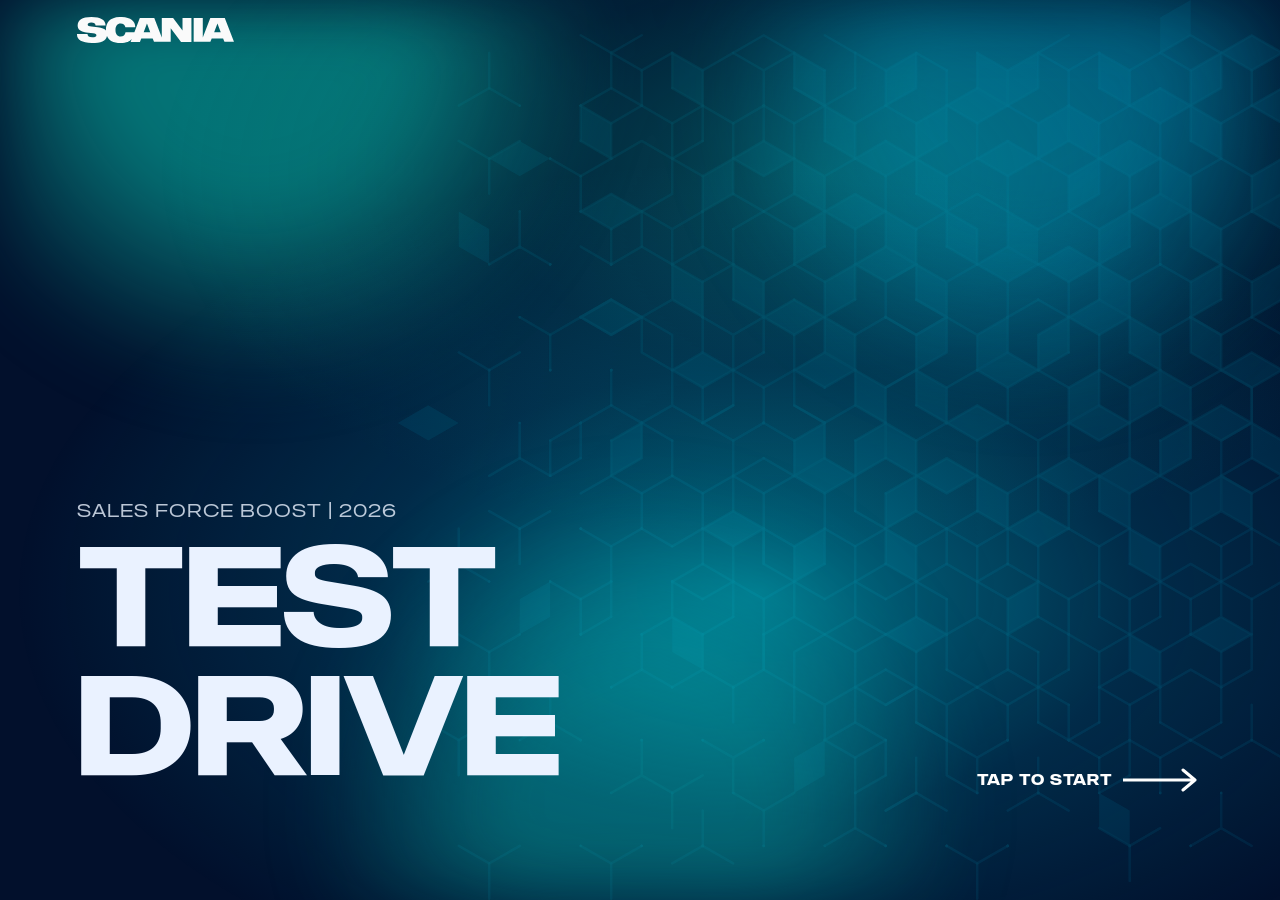
==== index.html @ 71602863 "Add Session Evaluation form (eval.html): six slides, 1-6 sliders, own Google Sheet; mobile-first lay" ====
<!DOCTYPE html>
<html lang="en">
<head>
  <meta charset="UTF-8" />
  <meta name="viewport" content="width=device-width, initial-scale=1.0, maximum-scale=1.0, user-scalable=no, viewport-fit=cover" />
  <!-- set before any CSS resolves, so the first paint is never sized off the
       unreliable 1vh/100dvh fallback — see core.js for the full explanation -->
  <script>document.documentElement.style.setProperty('--vh', window.innerHeight * 0.01 + 'px');</script>
  <!-- iPad: run fullscreen when added to the home screen -->
  <meta name="apple-mobile-web-app-capable" content="yes" />
  <meta name="mobile-web-app-capable" content="yes" />
  <meta name="apple-mobile-web-app-status-bar-style" content="black-translucent" />
  <meta name="apple-mobile-web-app-title" content="Test Drive" />
  <meta name="theme-color" content="#02102c" />
  <link rel="apple-touch-icon" href="assets/apple-touch-icon.png" />
  <link rel="icon" type="image/svg+xml" href="assets/app-icon.svg" />
  <!-- Android/Chrome: run standalone (no address bar) when added to the home screen -->
  <link rel="manifest" href="manifest.json" />
  <title>Scania · Test Drive</title>
  <link rel="stylesheet" href="styles.css?v=308" />
  <script>if(!location.search)location.replace('index.html?v=11');</script>
</head>
<body class="test form-testdrive">
  <!-- decorative full-page background -->
  <div class="bg-hex" aria-hidden="true"></div>
  <div class="bg-glow" aria-hidden="true"></div>

  <!-- animated hex spotlight layer -->
  <div class="bg-hex-glow" aria-hidden="true"></div>
  <!-- discreet way for staff to reach the admin page -->
  <a class="admin-link" href="admin.html">Admin</a>
  <button class="restart-link" id="restartBtn">Restart</button>

  <main id="app" class="app"><!-- evaluation flow renders here --></main>

  <script src="core.js?v=97"></script>
  <script src="sheets.js?v=22"></script>
  <script src="test.js?v=59"></script>
  <script>
  (function() {
    // Orb 1 — cool cyan, 28s loop
    var pts1 = [[20,10],[72,28],[55,78],[82,52],[18,68],[20,10]];
    var dur1 = 28000;
    // Orb 2 — #01AAD3, 22s loop, different starting phase
    var pts2 = [[78,82],[18,55],[65,18],[30,72],[85,35],[78,82]];
    var dur2 = 22000;
    var start = performance.now() - 8000; // offset so orbs start apart
    var cover = null;
    var baseBg = null;
    function lerp(a,b,t){ return a+(b-a)*t; }
    function ease(t){ return t<0.5?2*t*t:(1-Math.pow(-2*t+2,2)/2); }
    function orbAt(pts, dur, now) {
      var elapsed = (now - start) % dur;
      var n = pts.length - 1;
      var seg = (elapsed / dur) * n;
      var i = Math.min(Math.floor(seg), n-1);
      var f = ease(seg - i);
      return [lerp(pts[i][0], pts[i+1][0], f), lerp(pts[i][1], pts[i+1][1], f)];
    }
    function tick(now) {
      if (!cover || !cover.isConnected) { cover = document.querySelector('.cover'); baseBg = null; }
      if (cover && document.body.classList.contains('is-intro')) {
        if (!baseBg) baseBg = getComputedStyle(cover).background;
        var p1 = orbAt(pts1, dur1, now);
        var p2 = orbAt(pts2, dur2, now);
        cover.style.background =
          'radial-gradient(ellipse 58% 48% at '+p1[0].toFixed(2)+'% '+p1[1].toFixed(2)+'%, rgba(0,240,255,0.42) 0%, rgba(0,200,240,0.15) 52%, transparent 100%), ' +
          'radial-gradient(ellipse 52% 42% at '+p2[0].toFixed(2)+'% '+p2[1].toFixed(2)+'%, rgba(9,172,160,0.38) 0%, rgba(9,140,130,0.13) 52%, transparent 100%), ' +
          baseBg;
      } else if (cover && baseBg) {
        cover.style.background = baseBg;
      }
      requestAnimationFrame(tick);
    }
    requestAnimationFrame(tick);
  })();
  </script>
</body>
</html>
---- styles.css ----
/* ============================================================
   SCANIA · TEST DRIVE — Sales Force Boost 2026
   Visual system derived from the Figma evaluation tool
   ============================================================ */

@property --mx  { syntax: '<percentage>'; initial-value: 20%; inherits: false; }
@property --my  { syntax: '<percentage>'; initial-value: 10%; inherits: false; }
@property --gx1 { syntax: '<percentage>'; initial-value: 20%; inherits: false; }
@property --gy1 { syntax: '<percentage>'; initial-value: 5%;  inherits: false; }
@property --gx2 { syntax: '<percentage>'; initial-value: 80%; inherits: false; }
@property --gy2 { syntax: '<percentage>'; initial-value: 10%; inherits: false; }

@property --gx1 { syntax: '<percentage>'; inherits: false; initial-value: 20%; }
@property --gy1 { syntax: '<percentage>'; inherits: false; initial-value: 5%; }
@property --gx2 { syntax: '<percentage>'; inherits: false; initial-value: 80%; }
@property --gy2 { syntax: '<percentage>'; inherits: false; initial-value: 10%; }
@property --gx3 { syntax: '<percentage>'; inherits: false; initial-value: 50%; }
@property --gy3 { syntax: '<percentage>'; inherits: false; initial-value: 90%; }

@keyframes glow-orb1 {
  0%   { --gx1: 20%; --gy1:  5%; }
  25%  { --gx1: 72%; --gy1: 28%; }
  50%  { --gx1: 50%; --gy1: 75%; }
  75%  { --gx1: 12%; --gy1: 52%; }
  100% { --gx1: 20%; --gy1:  5%; }
}
@keyframes glow-orb2 {
  0%   { --gx2: 80%; --gy2: 10%; }
  33%  { --gx2: 22%; --gy2: 65%; }
  66%  { --gx2: 68%; --gy2: 88%; }
  100% { --gx2: 80%; --gy2: 10%; }
}
@keyframes glow-orb3 {
  0%   { --gx3: 50%; --gy3: 90%; }
  25%  { --gx3: 15%; --gy3: 40%; }
  50%  { --gx3: 85%; --gy3: 55%; }
  75%  { --gx3: 40%; --gy3: 20%; }
  100% { --gx3: 50%; --gy3: 90%; }
}
@keyframes spotlight-move {
  0%   { --mx: 20%; --my: 10%; }
  20%  { --mx: 72%; --my: 28%; }
  40%  { --mx: 55%; --my: 78%; }
  60%  { --mx: 82%; --my: 52%; }
  80%  { --mx: 18%; --my: 68%; }
  100% { --mx: 20%; --my: 10%; }
}
@keyframes hex-pulse {
  0%, 100% { opacity: .38; }
  50%       { opacity: .62; }
}


@font-face {
  font-family: 'ScaniaSansHeadline';
  src: url('assets/ScaniaSansHeadline-Bold.woff2') format('woff2'),
       url('assets/ScaniaSansHeadline-Bold.woff') format('woff');
  font-weight: 700 900;
  font-style: normal;
}

@font-face {
  font-family: 'ScaniaSansHeadline';
  src: url('assets/ScaniaSansHeadline-Regular.woff2') format('woff2'),
       url('assets/ScaniaSansHeadline-Regular.woff') format('woff');
  font-weight: 100 600;
  font-style: normal;
}

@font-face {
  font-family: 'ScaniaSans';
  src: url('assets/ScaniaSans-Regular.woff2') format('woff2'),
       url('assets/ScaniaSans-Regular.woff') format('woff');
  font-weight: 100 600;
  font-style: normal;
}

@font-face {
  font-family: 'ScaniaSans';
  src: url('assets/ScaniaSans-Bold.woff2') format('woff2'),
       url('assets/ScaniaSans-Bold.woff') format('woff');
  font-weight: 700 900;
  font-style: normal;
}

:root {
  /* core palette */
  --navy-900: #02102c;   /* page / screen base */
  --navy-850: #06173a;
  --navy-800: #0a1e44;   /* raised surfaces */
  --navy-700: #11264f;   /* inputs / tracks */
  --navy-600: #1b3262;   /* borders */
  --ink: #eaf2ff;
  --ink-dim: #9fb2d0;
  --ink-faint: #5e6f8f;

  /* accent */
  --teal: #18c8d4;
  --teal-bright: #2ee6ef;
  --teal-deep: #0a8f9a;

  /* brand colours (for bars / pills / radar) */
  --scania-a: #1ad7e0;  --scania-b: #0a8f9a;
  --volvo-a:  #62299b;  --volvo-b:  #efb4d8;
  --daf-a:    #7c2d10;  --daf-b:    #ff8000;
  --merc-a:   #c2c2c2;  --merc-b:   #3a3a3a;
  --man-a:    #b45309;  --man-b:    #f7a525;

  --radius: 18px;
  --radius-sm: 11px;
  --shadow: 0 24px 60px -20px rgba(0, 0, 0, .7);
  --maxw-phone: 460px;

  --font: 'ScaniaSans', system-ui, -apple-system, 'Segoe UI', Roboto, sans-serif;
}

* { box-sizing: border-box; }

html, body {
  margin: 0;
  min-height: 100%;
  background: var(--navy-900);
  color: var(--ink);
  font-family: var(--font);
  -webkit-font-smoothing: antialiased;
  -webkit-text-size-adjust: 100%;
  text-size-adjust: 100%;
  overscroll-behavior-y: none;            /* no rubber-band / pull-to-refresh */
  -webkit-tap-highlight-color: transparent;
  /* pan-x/pan-y (not "manipulation") so pinch-zoom is blocked too, not just
     double-tap zoom — this is a kiosk, panning/scrolling (admin's Results
     page) still needs to work, actual zooming doesn't. */
  touch-action: pan-x pan-y;
  /* No text selection anywhere in the kiosk/admin UI — a long-press
     shouldn't pop a selection handle on a touchscreen app. Inputs/
     textareas are exempted right below so typing a code or pasting a
     webhook URL in the admin panel still works normally. */
  -webkit-user-select: none;
  user-select: none;
}
input, textarea {
  -webkit-user-select: text;
  user-select: text;
}

body { padding-top: calc(64px + env(safe-area-inset-top)); }
/* test page has no top nav; also a safety net against document-level scroll
   if --vh (see core.js) is ever briefly off — the kiosk flow is a fixed
   single viewport and should never be scrollable regardless. */
body.test { padding-top: env(safe-area-inset-top); overflow: hidden; }
body.is-intro .bg-hex { animation: hex-pulse 20s ease-in-out infinite; }
body.is-intro .bg-glow {
  animation: glow-orb1 40s ease-in-out infinite, glow-orb2 28s ease-in-out infinite, glow-orb3 52s ease-in-out infinite;
  background:
    radial-gradient(circle 55vmin at var(--gx1) var(--gy1), var(--glow-c1, rgba(7,169,158,.65)) 30%, transparent 70%),
    radial-gradient(circle 50vmin at var(--gx2) var(--gy2), var(--glow-c2, rgba(1,152,195,.55)) 30%, transparent 70%),
    radial-gradient(circle 52vmin at var(--gx3) var(--gy3), rgba(7,169,158,.45) 30%, transparent 70%);
  filter: blur(35px);
}


.bg-hex-glow {
  position: fixed;
  inset: 0;
  z-index: 1;
  pointer-events: none;
  opacity: 0;
  border-radius: 50%;
  filter: blur(60px);
}
body.is-intro .bg-hex-glow {
  opacity: 1;
  transition: opacity 0.5s;
  background: radial-gradient(60% 60% at 50% 38%, var(--glow-hex-c, rgba(18,200,212,.35)) 0%, transparent 70%);
}
body.test.is-intro .bg-hex-glow { opacity: 0; }

/* tactile press feedback (touch + click) */
.pill, .vehicle, .btn, .btn-pill, .navlink, .iconbtn, .linkbtn, .cover, .options .pill {
  -webkit-user-select: none;
  user-select: none;
}
.pill:active, .vehicle:active, .btn:active, .btn-pill:active, .iconbtn:active { transform: scale(.97); }
.cover:active { transform: scale(.995); }

/* ---------- decorative background ---------- */
.bg-hex,
.bg-glow {
  position: fixed;
  inset: 0;
  z-index: 0;
  pointer-events: none;
}
.bg-hex {
  opacity: .6;
  animation: none;
  background-image: url("assets/pattern.svg");
  background-size: cover;
  background-position: center;
  background-repeat: no-repeat;
}
.bg-glow {
  --gx1: 20%; --gy1: 5%;
  --gx2: 80%; --gy2: 10%;
  --gx3: 50%; --gy3: 90%;
  background:
    radial-gradient(55% 45% at var(--gx1) var(--gy1), var(--glow-c1, rgba(24,200,212,.22)), transparent 70%),
    radial-gradient(45% 40% at var(--gx2) var(--gy2), var(--glow-c2, rgba(60,110,220,.16)), transparent 70%);
  animation: none;
}

/* ---------- top nav ---------- */
.topnav {
  position: fixed;
  top: 0; left: 0; right: 0;
  min-height: calc(64px + var(--safe-top, 0px));   /* 64px of bar below the iPad status bar, so the logo and links are not squeezed into what is left */
  z-index: 50;
  display: flex;
  align-items: center;
  justify-content: space-between;
  padding: var(--safe-top, 0px) calc(22px + env(safe-area-inset-right)) 0 calc(22px + env(safe-area-inset-left));
  background: linear-gradient(180deg, rgba(2, 16, 44, .92), rgba(2, 16, 44, .55));
  backdrop-filter: blur(10px);
  border-bottom: 1px solid rgba(27, 50, 98, .6);
}
.topnav__brand {
  background: none;
  border: none;
  cursor: default;
  padding: 0;
  display: flex;
  align-items: center;
  gap: 11px;
}
.topnav__tag {
  font-size: 11px;
  font-weight: 700;
  letter-spacing: .16em;
  text-transform: uppercase;
  color: var(--teal);
  border: 1px solid rgba(24, 200, 212, .4);
  border-radius: 999px;
  padding: 4px 10px;
}
/* logo is now an image (assets/scania-logo.svg) — sized by height per context */
.logo {
  display: inline-block;
  width: auto;
  height: 22px;
  vertical-align: middle;
}
.topnav .logo { height: 22px; }
.screen__head .logo { height: 19px; }
.cover > .logo { height: 26px; align-self: flex-start; }   /* don't stretch in column flex */
.slide--cover .logo { align-self: flex-start; }
.topnav__links { display: flex; gap: 6px; align-items: center; }
.navlink {
  background: none;
  border: 1px solid transparent;
  color: var(--ink-dim);
  font-family: var(--font);
  font-weight: 800;
  font-size: 13px;
  letter-spacing: .04em;
  padding: 9px 14px;
  border-radius: 999px;
  cursor: pointer;
  text-decoration: none;
  display: inline-flex;
  align-items: center;
  transition: all .18s ease;
}
.navlink:hover { color: #fff; background: rgba(27, 50, 98, .5); }
.navlink.is-active {
  color: var(--navy-900);
  background: var(--teal);
  border-color: var(--teal);
}
.navlink--ext { color: var(--teal); border-color: rgba(24, 200, 212, .35); }
.navlink--ext:hover { background: rgba(24, 200, 212, .12); color: var(--teal-bright); }

/* test page (no top nav) — invisible corner tap target for the admin page.
   Flush against the physical top-right corner (not inset from it) and
   sized well beyond a normal button, so tapping anywhere in that corner —
   not one precise little spot — opens admin. */
.admin-link {
  position: fixed;
  top: 0;
  right: 0;
  width: 130px;
  height: 100px;
  display: block;
  z-index: 60;
  color: var(--ink-faint);
  text-decoration: none;
  border: none;
  opacity: 0;
}
.sync-badge {
  position: fixed; left: 14px; bottom: 12px; z-index: 60;
  display: none;
  padding: 6px 12px;
  border: 1px solid rgba(255, 190, 80, .55);
  border-radius: 999px;
  background: rgba(40, 28, 6, .8);
  color: #ffbe50;
  font-family: inherit; font-size: 12px; font-weight: 600; line-height: 1; letter-spacing: .02em;
  cursor: pointer;
}
body.is-intro .sync-badge:not([hidden]) { display: block; }
.screen__head-left, .screen__head-right { display: flex; align-items: center; gap: 14px; }
.restart-link {
  font-size: 11px;
  font-weight: 700;
  letter-spacing: .14em;
  text-transform: uppercase;
  color: var(--ink-faint);
  background: none;
  cursor: pointer;
  padding: 9px 14px;
  border-radius: 999px;
  border: 1px solid transparent;
  opacity: .45;
  transition: all .18s ease;
  display: none;
}
.restart-link:hover { opacity: 1; color: var(--ink-dim); border-color: var(--navy-600); background: rgba(2, 16, 44, .5); }

/* ---------- app shell ---------- */
.app {
  position: relative;
  z-index: 1;
  display: flex;
  justify-content: center;
  padding: 34px 20px 80px;
}

/* ---------- the "screen" (phone-style card) ---------- */
.screen {
  position: relative;
  width: 100%;
  max-width: var(--maxw-phone);
  min-height: 720px;
  border-radius: var(--radius);
  background:
    linear-gradient(180deg, rgba(20, 44, 92, .55), rgba(2, 16, 44, .2) 38%),
    var(--navy-900);
  border: 1px solid rgba(27, 50, 98, .8);
  box-shadow: var(--shadow);
  padding: 26px 26px 24px;
  --pad-x: 26px;
  --pad-top: 26px;
  display: flex;
  flex-direction: column;
  overflow: hidden;
}
.screen__body {
  display: flex;
  flex-direction: column;
  flex: 1 1 auto;
  min-height: 0;
  animation: fade .32s ease both;
}
.screen::before {  /* pattern texture inside the screen */
  content: "";
  position: absolute;
  inset: 0;
  opacity: .25;
  background-image: url("assets/pattern.svg");
  background-size: cover;
  background-position: center;
  background-repeat: no-repeat;
  pointer-events: none;
}
.screen > * { position: relative; z-index: 1; }

@keyframes fade {
  from { opacity: 0; }
  to   { opacity: 1; }
}

/* screen header (in-screen Scania + vehicle chip) — bleeds edge-to-edge past
   .screen's own padding (via matching --pad-x/--pad-top custom props). Same
   background as the screen itself — the separation from the content below
   comes from a light glow cast off its bottom edge, not a colour change. */
.screen__head {
  display: flex;
  align-items: center;
  justify-content: space-between;
  min-height: 54px;   /* 26px (.vehicle-chip height) + this rule's own 14px+14px padding, so the header's total height stays fixed whether or not a chip is present */
  position: relative;
  z-index: 1;
  background: var(--navy-900);
  margin: calc(-1 * var(--pad-top, 26px)) calc(-1 * var(--pad-x, 26px)) 36px calc(-1 * var(--pad-x, 26px));
  padding: 14px var(--pad-x, 26px);
}
.screen__head::before {
  /* isolates the glow (::after) from the page's decorative bg-glow blobs,
     which sit right at the top of the page (teal left, blue right) and
     would otherwise tint the glow unevenly and inconsistently between
     screens/vehicles. Fades out rather than cutting off hard, so it
     never reads as a visible block — by the point it's fully transparent,
     the glow itself (::after) has already faded to nothing too. */
  content: '';
  position: absolute;
  left: 0;
  right: 0;
  top: 100%;
  height: 64px;
  background: linear-gradient(180deg, var(--navy-900) 0%, var(--navy-900) 35%, transparent 100%);
  z-index: 0;
  pointer-events: none;
}
.screen__head::after {
  content: '';
  position: absolute;
  inset: 0;
  box-shadow: 0 8px 20px -6px rgba(255,255,255,.4);
  z-index: 1;
  pointer-events: none;
}
.screen__head .logo { font-size: 18px; }

.vehicle-chip {
  display: inline-flex;
  align-items: center;
  height: 26px;
  font-size: 11px;
  font-weight: 700;
  letter-spacing: .08em;
  padding: 0 13px;
  border-radius: 999px;
  border: none;
  color: #fff;
  background: transparent;
  box-shadow: 0 0 14px -2px var(--chip, var(--teal));
  white-space: nowrap;
  position: relative;
}
/* Cab Assessment's intro shows its pre-set vehicle as this chip — make it
   bigger there specifically, not the (unrelated) one in the question-flow
   header, which stays at its current size. */
.cover .vehicle-chip { font-size: 20px; height: 46px; padding: 0 26px; }
/* Cab Assessment's per-vehicle countdown (see cab.js): white while time
   remains, red and counting up ("+0:42") once it's run out. Tabular
   figures so the digits don't jiggle sideways every second. */
.cab-timer {
  font-size: 17px;
  font-weight: 700;
  letter-spacing: .04em;
  font-variant-numeric: tabular-nums;
  color: #fff;
  white-space: nowrap;
  margin-right: 6px;
}
.cab-timer.is-over { color: #ff5a5a; }
@media (min-width: 760px) { .cab-timer { font-size: 22px; margin-right: 10px; } }
.vehicle-chip::before {
  content: '';
  position: absolute;
  inset: 0;
  border-radius: 999px;
  padding: 1.5px;
  background: linear-gradient(135deg, var(--chip, var(--teal)), var(--chip-b, var(--chip, var(--teal))));
  -webkit-mask: linear-gradient(#fff 0 0) content-box, linear-gradient(#fff 0 0);
  -webkit-mask-composite: xor;
  mask-composite: exclude;
  pointer-events: none;
}

.screen__title {
  font-family: 'ScaniaSansHeadline', var(--font);
  font-size: 22px;
  font-weight: 400;
  line-height: 1.2;
  letter-spacing: 0.07px;
  text-transform: uppercase;
  margin: 0;
}
.question-icon { display: block; box-sizing: border-box; width: 112px; height: 112px; object-fit: contain; opacity: 1; margin-bottom: 20px; background: var(--navy-800); border-radius: 10px; padding: 14px; }
.route-icon { display: block; box-sizing: border-box; width: auto; max-width: 100%; height: clamp(130px, 22vh, 290px); object-fit: contain; opacity: 1; margin: 0 auto 12px; background: var(--navy-800); border-radius: 10px; padding: 14px; }
.question-head { display: flex; align-items: stretch; gap: 28px; margin-top: clamp(24px, 5vh, 44px); }
/* Cab Assessment: the icon sits beside just the title (not the whole
   instruction block below it) — center them against each other instead of
   stretching the icon to the title's full height. */
.question-head--cab { gap: clamp(24px, 5vh, 44px); align-items: center; }
.question-head .route-icon { flex: 0 0 auto; width: 34%; max-width: 230px; height: 100%; margin: 0; }
.question-head .question-icon { flex: 0 0 auto; margin: 0; }
.question-head__text { flex: 1 1 auto; min-width: 0; }
.question-head__text .screen__title { margin-top: 0; }
.question-head__text .screen__sub-group { margin-top: 16px; }
.question-head--cab > .screen__title { margin-top: 0; flex: 1 1 auto; min-width: 0; }
/* the instruction text runs full-width below the icon+title row, instead of
   sharing a narrower column with the icon — gives a long multi-sentence
   instruction (e.g. "Cab Entry") the whole width to wrap cleanly into. */
.question-head--cab + .screen__sub-group { margin-top: 16px; }
.screen__sub-group .screen__sub { margin: 0; }
.question-metrics { margin-top: clamp(20px, 10vh, 84px); }
.question-metrics-cab { margin-top: clamp(24px, 10vh, 90px); }
.screen__sub {
  color: var(--ink-dim);
  font-family: 'ScaniaSans', var(--font);
  font-weight: 400;
  font-size: 24px;
  letter-spacing: 0.07px;
  line-height: 1.2;
  margin: 34px 0 0;
  /* avoids a single stray word getting wrapped onto its own line at the
     end of a paragraph (e.g. "...the bed with the\niPad.") */
  text-wrap: pretty;
}
@media (max-width: 600px) {
  .question-head { flex-direction: column; align-items: stretch; margin-top: 26px; }
  .question-head--cab { gap: 24px; }
  .question-head .route-icon { width: auto; max-width: 100%; height: clamp(64px, 11vh, 128px); margin: 0 auto 8px; }
  .question-head .question-icon { width: 92px; height: 92px; margin: 0 auto 12px; }
  .question-metrics { margin-top: 20px; }
  .question-metrics-cab { margin-top: 32px; }
  body.test .stepper { margin-bottom: 28px; }
  .metric { margin-bottom: 22px; }
  .screen__title { font-size: 20px; }
  .screen__sub { font-size: 18px; }
}
.screen__label {
  color: #fff;
  font-family: 'ScaniaSansHeadline', var(--font);
  font-weight: 400;
  font-size: 18px;
  letter-spacing: 1px;
  text-transform: uppercase;
  margin: 0 0 14px;
}
.vehicle-section {
  margin-top: 100px;
}

/* ---------- confirm modal ---------- */
.confirm-overlay {
  position: fixed;
  inset: 0;
  background: rgba(2, 16, 44, 0.85);
  backdrop-filter: blur(6px);
  display: flex;
  align-items: center;
  justify-content: center;
  z-index: 999;
  animation: fade .2s ease both;
}
/* For any confirm-box with a text input (the admin code prompts): centering
   via align-items on a full-viewport-height flex container recalculates —
   and visibly jumps — every time the on-screen keyboard opens or closes and
   resizes the visual viewport. Anchoring near the top with a fixed pixel
   offset instead means it never has to move once the keyboard appears. */
.confirm-overlay--top {
  align-items: flex-start;
  padding-top: max(80px, env(safe-area-inset-top));
}
.confirm-box {
  position: relative;
  background: linear-gradient(160deg, #0d2150, #02102c);
  border: 1px solid rgba(255,255,255,0.14);
  border-radius: 16px;
  padding: 40px 40px 32px;
  max-width: 420px;
  width: 90%;
  text-align: center;
}
.confirm-box__close {
  position: absolute;
  top: 10px;
  right: 10px;
  width: 32px;
  height: 32px;
  display: flex;
  align-items: center;
  justify-content: center;
  background: transparent;
  border: none;
  color: #aebfde;
  cursor: pointer;
  border-radius: 999px;
  transition: background .15s, color .15s;
}
.confirm-box__close:hover { background: rgba(255,255,255,.08); color: #fff; }
.confirm-box__close svg { width: 16px; height: 16px; display: block; }
.confirm-box__title {
  font-family: 'ScaniaSansHeadline', var(--font);
  font-size: 22px;
  font-weight: 700;
  color: #fff;
  margin: 0 0 14px;
  text-transform: uppercase;
  letter-spacing: 1px;
}
.confirm-box__msg {
  font-size: 15px;
  color: #aebfde;
  line-height: 1.6;
  margin: 0 0 32px;
}
.confirm-box__btns {
  display: flex;
  gap: 16px;
  justify-content: center;
}
.confirm-box__btns button {
  flex: 1;
  padding: 14px 20px;
  border-radius: 999px;
  font-family: 'ScaniaSansHeadline', var(--font);
  font-size: 13px;
  font-weight: 700;
  letter-spacing: 2px;
  text-transform: uppercase;
  cursor: pointer;
  transition: all .16s ease;
}
.confirm-box__btns .btn-cancel {
  background: transparent;
  border: 1px solid rgba(255,255,255,0.25);
  color: #aebfde;
}
.confirm-box__btns .btn-cancel:hover { border-color: #fff; color: #fff; }
.confirm-box__btns .btn-confirm {
  background: var(--teal);
  border: 1px solid var(--teal);
  color: #fff;
}
.confirm-box__btns .btn-confirm:hover { opacity: .85; }

/* "Test connection" (admin Sheets sync) — spinner morphs into a check or cross */
.testconn-box .confirm-box__btns { justify-content: center; }
.testconn-box .btn-cancel { flex: 0 0 auto; padding-left: 32px; padding-right: 32px; }
.testconn-icon {
  width: 64px;
  height: 64px;
  margin: 0 auto 20px;
  border-radius: 50%;
  display: flex;
  align-items: center;
  justify-content: center;
  font-size: 30px;
  font-weight: 900;
  color: #fff;
  box-sizing: border-box;
}
.testconn-icon--spin {
  border: 4px solid rgba(255, 255, 255, .15);
  border-top-color: var(--teal);
  animation: testconn-spin .8s linear infinite;
}
.testconn-icon--ok { background: rgba(46, 204, 113, .15); border: 2px solid #2ecc71; color: #2ecc71; }
.testconn-icon--fail { background: rgba(255, 90, 90, .15); border: 2px solid #ff5a5a; color: #ff5a5a; }
@keyframes testconn-spin { to { transform: rotate(360deg); } }

/* ---------- language/country selects ---------- */
.lang-select-wrap {
  margin-top: 120px;
  display: flex;
  flex-direction: column;
  align-items: center;
}
.lang-select-wrap .screen__label {
  width: 100%;
  max-width: 480px;
  text-align: left;
  margin: 0 0 10px;
}
.lang-select-wrap .screen__label + .std-select + .screen__label,
.lang-select-wrap .screen__label + .lang-picker + .screen__label {
  margin-top: 56px;
}

/* Language picker — a custom dropdown instead of a native <select>, only
   because a native <option> can't render the "AI-translated" icon next
   to a language's name (browsers ignore any markup inside <option> and
   show text only). Closed, it's styled identically to .std-select. */
.lang-picker { position: relative; width: 100%; max-width: 480px; }
.lang-picker__trigger {
  width: 100%;
  text-align: left;
  font-weight: 400;
}
.lang-picker__list {
  position: absolute;
  top: calc(100% + 6px);
  left: 0;
  right: 0;
  max-height: 320px;
  overflow-y: auto;
  background: #02102c;
  border: 1px solid rgba(255,255,255,0.18);
  border-radius: 10px;
  box-shadow: 0 12px 32px rgba(0,0,0,.45);
  z-index: 20;
  padding: 6px;
}
.lang-picker__opt {
  width: 100%;
  display: flex;
  align-items: center;
  justify-content: space-between;
  gap: 12px;
  padding: 12px 12px;
  background: transparent;
  border: none;
  border-radius: 8px;
  color: #fff;
  font-family: var(--font);
  font-size: 15px;
  text-align: left;
  cursor: pointer;
}
.lang-picker__opt:hover { background: rgba(255,255,255,0.08); }
.lang-picker__opt.is-selected { background: rgba(24,200,212,.16); color: var(--teal); }
.lang-picker__ai {
  flex-shrink: 0;
  width: 28px;
  height: 28px;
  /* the source SVG is drawn in dark navy (for a light background) —
     force it to solid white so it reads against this dark dropdown
     instead of swapping in a separate light/dark asset */
  filter: brightness(0) invert(1);
}
.std-select {
  width: 100%;
  max-width: 480px;
  padding: 14px 18px;
  background: rgba(255,255,255,0.06);
  border: 1px solid rgba(255,255,255,0.18);
  border-radius: 10px;
  color: #fff;
  font-family: var(--font);
  font-size: 16px;
  appearance: none;
  -webkit-appearance: none;
  background-image: url("data:image/svg+xml,%3Csvg xmlns='http://www.w3.org/2000/svg' width='16' height='10' viewBox='0 0 16 10'%3E%3Cpath d='M1 1l7 7 7-7' stroke='%23aebfde' stroke-width='1.5' fill='none' stroke-linecap='round'/%3E%3C/svg%3E");
  background-repeat: no-repeat;
  background-position: right 16px center;
  cursor: pointer;
}
.std-select:focus { outline: none; border-color: var(--teal); }
.std-select option { background: #02102c; color: #fff; }

/* ---------- footer actions ---------- */
.screen__foot {
  margin-top: auto;
  padding-top: 28px;
  display: flex;
  align-items: center;
  justify-content: space-between;
}
.linkbtn {
  background: none;
  border: none;
  color: var(--ink);
  font-family: var(--font);
  font-weight: 700;
  font-size: 15px;
  letter-spacing: .1em;
  text-transform: uppercase;
  cursor: pointer;
  display: inline-flex;
  align-items: center;
  gap: 12px;
  padding: 24px 24px;
  transition: color .18s ease;
}
.linkbtn:hover { color: var(--teal-bright); }
.linkbtn[disabled] { opacity: .3; cursor: not-allowed; pointer-events: none; }
.linkbtn .arrow { width: 40px; height: 13px; }

/* ---------- option pills (language) ---------- */
.options { display: flex; flex-direction: column; gap: 13px; align-items: center; margin-top: 180px; }
.pill {
  width: 70%;
  min-width: 180px;
  box-sizing: border-box;
  text-align: center;
  padding: 12px 18px;
  border-radius: 999px;
  border: 1.5px solid var(--navy-600);
  background: rgba(10, 30, 68, .35);
  color: var(--ink);
  font-family: var(--font);
  font-weight: 700;
  font-size: 13px;
  letter-spacing: .12em;
  text-transform: uppercase;
  cursor: pointer;
  transition: all .18s ease;
}
.pill:hover { border-color: var(--teal); color: #fff; }
.pill.is-selected {
  background: #fff;
  color: var(--navy-900);
  border-color: #fff;
}

/* ---------- vehicle grid ---------- */
.vgrid {
  display: grid;
  grid-template-columns: 1fr 1fr;
  gap: 20px 11px;
  margin-top: 6px;
}
.vehicle {
  padding: 11px 8px;
  border-radius: 999px;
  border: 1.5px solid transparent;
  background: transparent;
  color: #fff;
  font-family: 'ScaniaSansHeadline', var(--font);
  font-weight: 700;
  font-size: 12.5px;
  letter-spacing: .2px;
  line-height: 1.25;
  text-align: center;
  cursor: pointer;
  transition: all .16s ease;
  /* Full vehicle names vary a lot in length (e.g. "Mercedes Actros 1851
     LS 4x2 E6" vs "MAN TGX") — wrap onto a second line for the longer
     ones instead of clipping with an ellipsis, since a truncated model
     name is actively misleading on an evaluation button. The pill's
     border-radius still rounds fully, so a wrapped 2-line button reads
     as a slightly taller capsule rather than a perfect circle-ended
     pill — an acceptable tradeoff for never hiding part of a name. */
  white-space: normal;
  position: relative;
}
.vehicle::before {
  content: '';
  position: absolute;
  inset: 0;
  border-radius: 999px;
  padding: 1.5px;
  background: linear-gradient(135deg, var(--brand, var(--navy-600)), var(--brand-b, var(--brand, var(--navy-600))));
  -webkit-mask: linear-gradient(#fff 0 0) content-box, linear-gradient(#fff 0 0);
  -webkit-mask-composite: xor;
  mask-composite: exclude;
  pointer-events: none;
}
.vehicle:hover {
  transform: none;
}
.vehicle.is-selected {
  background: linear-gradient(135deg, var(--brand, var(--teal)), var(--brand-b, var(--brand, var(--teal))));
  color: #fff;
  border: 1.5px solid #fff;
  box-shadow: 0 0 22px -3px var(--brand, var(--teal)), 0 0 28px -8px var(--brand-b, var(--brand, var(--teal)));
}
/* DAF's two-tone orange pair blends into a muddy mid-tone at the midpoint of a
   smooth gradient — use hard stops so it reads as two crisp blocks of colour instead. */
.vehicle[data-brand="daf"]::before {
  background: linear-gradient(135deg, var(--brand, #7c2d10) 0%, var(--brand, #7c2d10) 25%, var(--brand-b, #ff8000) 75%, var(--brand-b, #ff8000) 100%);
}
.vehicle.is-selected[data-brand="daf"] {
  background: linear-gradient(135deg, var(--brand, #7c2d10) 0%, var(--brand, #7c2d10) 25%, var(--brand-b, #ff8000) 75%, var(--brand-b, #ff8000) 100%);
}
.vehicle-chip[data-brand="daf"]::before {
  background: linear-gradient(135deg, var(--chip, #7c2d10) 0%, var(--chip, #7c2d10) 25%, var(--chip-b, #ff8000) 75%, var(--chip-b, #ff8000) 100%);
}
/* Mercedes runs its silver/black pair the other way (bottom-left to top-right). */
.vehicle[data-brand="mercedes"]::before {
  background: linear-gradient(315deg, var(--brand, #c2c2c2), var(--brand-b, var(--brand, #c2c2c2)));
}
.vehicle.is-selected[data-brand="mercedes"] {
  background: linear-gradient(315deg, var(--brand, #c2c2c2), var(--brand-b, var(--brand, #c2c2c2)));
}
.vehicle-chip[data-brand="mercedes"]::before {
  background: linear-gradient(315deg, var(--chip, #c2c2c2), var(--chip-b, var(--chip, #c2c2c2)));
}
.bar-fill[data-brand="mercedes"] {
  background: linear-gradient(270deg, var(--a, #c2c2c2), var(--b, #3a3a3a));
}
.vehicle.is-selected::before { display: none; }

/* ---------- progress stepper ---------- */
.stepper { display: flex; align-items: center; margin: 6px 0 clamp(28px, 8vh, 100px); }
.stepper__dot {
  width: 11px; height: 11px;
  border-radius: 50%;
  background: var(--navy-600);
  flex: 0 0 auto;
  transition: all .25s ease;
}
.stepper__line {
  flex: 1 1 auto;
  height: 2px;
  background: var(--navy-600);
  transition: background .25s ease;
}
.stepper__dot.is-done { background: var(--step, var(--teal)); }
.stepper__line.is-done { background: var(--step, var(--teal)); }
.stepper__dot.is-current {
  width: 15px; height: 15px;
  background: var(--step, var(--teal));
  box-shadow: 0 0 14px -1px var(--step, var(--teal));
}

/* ---------- sliders ---------- */
.metric { margin-bottom: 30px; }
.metric__top {
  display: flex;
  align-items: baseline;
  justify-content: space-between;
  margin-bottom: 12px;
}
.metric__label { font-size: 15px; font-weight: 600; }
.metric__value {
  font-size: 16px;
  font-weight: 800;
  color: var(--teal-bright);
  font-variant-numeric: tabular-nums;
}
.slider {
  -webkit-appearance: none;
  appearance: none;
  width: 100%;
  height: 7px;
  border-radius: 999px;
  background: var(--track, var(--navy-700));
  outline: none;
  cursor: pointer;
}
.slider::-webkit-slider-thumb {
  -webkit-appearance: none;
  appearance: none;
  width: 22px; height: 22px;
  border-radius: 50%;
  background: var(--navy-900);
  border: 3px solid var(--track, var(--teal));
  box-shadow: 0 0 14px -1px var(--track, var(--teal-bright));
  cursor: pointer;
  transition: transform .12s ease;
}
.slider::-webkit-slider-thumb:active { transform: scale(1.12); }
.slider::-moz-range-thumb {
  width: 22px; height: 22px;
  border-radius: 50%;
  background: var(--navy-900);
  border: 3px solid var(--track, var(--teal));
  box-shadow: 0 0 14px -1px var(--track, var(--teal-bright));
  cursor: pointer;
}
.metric__ends {
  display: flex;
  justify-content: space-between;
  margin-top: 9px;
  color: var(--ink-faint);
  font-size: 13px;
  letter-spacing: .04em;
}

/* ---------- cover / intro ---------- */
.cover {
  max-width: 520px;
  min-height: 660px;
  border-radius: 22px;
  overflow: hidden;
  position: relative;
  display: flex;
  flex-direction: column;
  justify-content: space-between;
  padding: 28px;
  cursor: pointer;
  border: 1px solid rgba(24, 200, 212, .25);
  background:
    radial-gradient(120% 90% at 42% 28%, rgba(46, 230, 239, .55), transparent 55%),
    radial-gradient(120% 120% at 80% 90%, rgba(10, 60, 70, .9), transparent 60%),
    linear-gradient(150deg, #07303a 0%, #042033 45%, #02102c 100%);
  box-shadow: var(--shadow);
  animation: fade .4s ease both;
}
.cover::before {
  content: "";
  position: absolute;
  inset: 0;
  opacity: .2;
  background-image: url("assets/pattern.svg");
  background-size: cover;
  background-position: center;
  background-repeat: no-repeat;
}
.cover > * { position: relative; z-index: 1; }
/* Cab Assessment's vehicle chip sits as its own flex child between the logo
   and the text block, not inside either — the auto margins soak up the free
   space above and below it, centering it in the large empty gap rather than
   sitting flush against the logo or the text. */
.cover__chip-mid { align-self: flex-start; margin: auto 0; }
.cover__bottom {
  display: grid;
  grid-template-areas: "eyebrow eyebrow" "title cta";
  grid-template-columns: 1fr auto;
  align-items: end;
  gap: 6px 0;
}
/* Cab Assessment's title ("ASSESSMENT") runs much wider than Test Drive's,
   so sharing a row with the cta squeezed it into an awkward 3-line wrap —
   give the cta its own full-width row underneath instead. */
.form-cab .cover__bottom { grid-template-areas: "eyebrow eyebrow" "title title" "cta cta"; }
.form-cab .cover__cta { justify-self: start; margin-top: 6px; }
.cover__eyebrow {
  grid-area: eyebrow;
  font-family: 'ScaniaSansHeadline', var(--font);
  font-size: 13px;
  letter-spacing: 1px;
  color: rgba(234, 242, 255, .8);
  text-transform: uppercase;
  margin-bottom: 6px;
}
.cover__title {
  grid-area: title;
  font-family: 'ScaniaSansHeadline', var(--font);
  font-size: clamp(52px, 10vw, 88px);
  line-height: .92;
  font-weight: 900;
  letter-spacing: 0.07px;
  text-transform: uppercase;
  margin: 0;
}
/* Test Drive and Cab Assessment run in different rooms/setups, so their
   intro titles can be sized independently instead of sharing one value. */
.form-testdrive .cover__title { font-size: clamp(64px, 14vw, 140px); }
.cover__cta {
  grid-area: cta;
  margin-top: 0;
  font-family: 'ScaniaSansHeadline', var(--font);
  font-size: 12px;
  font-weight: 700;
  letter-spacing: 1px;
  text-transform: uppercase;
  color: #fff;
  display: inline-flex;
  align-items: center;
  gap: 10px;
  padding: 0;
  border: none;
}
.cover__cta .arrow {
  width: 80px;
  height: auto;
  flex-shrink: 0;
}

/* ---------- thank you ---------- */
.thanks { text-align: center; align-items: center; justify-content: center; }
.thanks .screen__head { align-self: stretch; }
.thanks__wrap { margin: auto; display: flex; flex-direction: column; align-items: center; }
.thanks__title { font-family: 'ScaniaSansHeadline', var(--font); font-size: 44px; font-weight: 900; text-transform: uppercase; margin: 0 0 14px; letter-spacing: -.03em; }
.thanks__msg { color: #fff; font-size: 15px; max-width: 320px; line-height: 1.5; }
.thanks__btns { display: flex; gap: 12px; margin-top: 28px; flex-wrap: wrap; justify-content: center; }
.thanks__countdown { color: var(--ink-faint); font-size: 13px; margin-top: 28px; letter-spacing: .04em; }
.btn-pill {
  padding: 12px 22px;
  border-radius: 999px;
  border: 1.5px solid var(--teal);
  background: rgba(2, 16, 44, .4);
  color: #fff;
  font-family: var(--font);
  font-weight: 700;
  font-size: 12px;
  letter-spacing: .1em;
  text-transform: uppercase;
  cursor: pointer;
  transition: all .18s ease;
}
.btn-pill:hover { background: var(--teal); color: var(--navy-900); }
.btn-pill.ghost { border-color: var(--navy-600); }
.btn-pill.ghost:hover { background: var(--navy-700); color: #fff; }

/* ============================================================
   RESULTS  (wide landscape views)
   ============================================================ */
.results { width: 100%; max-width: 1180px; }
.results__head {
  display: flex;
  align-items: flex-end;
  justify-content: space-between;
  flex-wrap: wrap;
  gap: 16px;
  margin-bottom: 26px;
}
.results__head h1 {
  letter-spacing: -.02em;
  font-size: 30px;
  font-weight: 900;
  text-transform: uppercase;
  margin: 0;
  letter-spacing: .01em;
}
.results__head p { color: var(--ink-dim); margin: 6px 0 0; font-size: 14px; }
.results__tools { display: flex; align-items: center; justify-content: space-between; gap: 10px; flex-wrap: wrap; width: 100%; }
.results__actions { display: flex; gap: 10px; flex-wrap: wrap; }

.filter-bar { display: flex; gap: 8px; flex-wrap: wrap; margin-bottom: 12px; align-items: center; }
.filter-bar--market { margin-bottom: 22px; }
.filter-bar__label { font-size: 12px; font-weight: 700; color: var(--ink-dim); letter-spacing: .06em; text-transform: uppercase; margin-right: 4px; white-space: nowrap; }
.filter-btn { background: rgba(2,16,44,.6); border: 1.5px solid rgba(27,50,98,.9); border-radius: 999px; color: var(--ink-dim); font-size: 12px; font-weight: 700; letter-spacing: .06em; padding: 6px 16px; cursor: pointer; transition: border-color .15s, color .15s, background .15s; }
.filter-btn:hover { border-color: var(--teal); color: #fff; }
.filter-btn.is-active { background: var(--teal); border-color: var(--teal); color: var(--navy-900); }
.filter-select {
  background: rgba(2,16,44,.6);
  border: 1.5px solid rgba(27,50,98,.9);
  border-radius: 999px;
  color: #fff;
  font-family: var(--font);
  font-size: 12px;
  font-weight: 700;
  letter-spacing: .06em;
  padding: 6px 34px 6px 16px;
  cursor: pointer;
  appearance: none;
  -webkit-appearance: none;
  background-image: url("data:image/svg+xml,%3Csvg xmlns='http://www.w3.org/2000/svg' width='12' height='8' viewBox='0 0 12 8'%3E%3Cpath d='M1 1l5 5 5-5' stroke='%23aebfde' stroke-width='1.5' fill='none' stroke-linecap='round'/%3E%3C/svg%3E");
  background-repeat: no-repeat;
  background-position: right 14px center;
  transition: border-color .15s;
}
.filter-select:hover, .filter-select:focus { outline: none; border-color: var(--teal); }
.filter-select option { background: #02102c; color: #fff; }

.form-switcher { display: flex; gap: 0; margin-bottom: 24px; background: rgba(255,255,255,.04); border-radius: 999px; padding: 3px; border: 1px solid rgba(255,255,255,.08); width: fit-content; }
.conn-test-row { display: flex; align-items: center; justify-content: space-between; gap: 16px; margin-bottom: 24px; }
.conn-test-row .form-switcher { margin-bottom: 0; }
.conn-test-row__tools { display: flex; align-items: center; gap: 8px; }

/* icon-only "Refresh results" button — idle arrow, spins while loading,
   swaps to a checkmark on completion, then settles back to the arrow. */
.btn-icon {
  position: relative;
  width: 38px;
  height: 38px;
  padding: 0;
  flex-shrink: 0;
}
/* Absolutely positioned rather than flex-centered: an SVG flex item sized
   only through CSS width/height was measuring 0 wide in Chrome here even
   with matching width/height attributes — sidestep it by taking both
   icons out of flex layout entirely. */
.btn-icon svg {
  position: absolute;
  top: 50%;
  left: 50%;
  width: 18px;
  height: 18px;
  margin: -9px 0 0 -9px;
}
.btn-icon .icon-check { display: none; }
.btn-icon.is-loading { cursor: default; }
.btn-icon.is-loading .icon-refresh { animation: btn-icon-spin .8s linear infinite; }
.btn-icon.is-done .icon-refresh { display: none; }
.btn-icon.is-done .icon-check { display: block; }
@keyframes btn-icon-spin { to { transform: rotate(360deg); } }
.form-btn { background: transparent; border: none; color: var(--ink-dim); font-family: var(--font); font-size: 13px; font-weight: 700; letter-spacing: .05em; padding: 7px 18px; border-radius: 999px; cursor: pointer; transition: all .15s; white-space: nowrap; }
.form-btn.is-active { background: var(--teal); color: var(--navy-900); }
body.admin .form-btn { font-size: 13px; padding: 7px 18px; }

.empty {
  text-align: center;
  padding: 80px 20px;
  color: var(--ink-dim);
}
.empty h2 { color: var(--ink); font-weight: 800; text-transform: uppercase; }

/* landscape card */
.card {
  position: relative;
  border-radius: var(--radius);
  background:
    linear-gradient(180deg, rgba(20, 44, 92, .4), rgba(2, 16, 44, .1) 40%),
    var(--navy-900);
  border: 1px solid rgba(27, 50, 98, .8);
  box-shadow: var(--shadow);
  padding: 26px 30px;
  overflow: hidden;
}
.card::before {
  content: "";
  position: absolute;
  inset: 0;
  opacity: .25;
  background-image: url("assets/pattern.svg");
  background-size: cover;
  background-position: center;
  background-repeat: no-repeat;
  pointer-events: none;
}
.card > * { position: relative; z-index: 1; }
.card__head {
  display: flex;
  align-items: flex-start;
  justify-content: space-between;
  gap: 20px;
  margin-bottom: 22px;
}
.card__title { font-size: 22px; font-weight: 800; text-transform: uppercase; margin: 0; line-height: 1.1; max-width: 60%; letter-spacing: -.02em; }

.cards-grid {
  display: grid;
  grid-template-columns: repeat(auto-fit, minmax(440px, 1fr));
  gap: 22px;
}

/* horizontal bars */
.bars { display: flex; flex-direction: column; gap: 13px; }
.bar-row { display: flex; align-items: center; gap: 0; }
.bar-track {
  position: relative;
  flex: 1;
  height: 34px;
  border-radius: 8px;
  background: rgba(10, 30, 68, .5);
  overflow: hidden;
}
.bar-fill {
  height: 100%;
  border-radius: 8px;
  background: linear-gradient(90deg, var(--a), var(--b));
  box-shadow: 0 0 18px -4px var(--b);
  display: flex;
  align-items: center;
  min-width: 64px;
  transition: width .9s cubic-bezier(.2, .8, .25, 1);
}
.bar-name {
  font-size: 12px;
  font-weight: 800;
  letter-spacing: .08em;
  text-transform: uppercase;
  color: #fff;
  padding-left: 14px;
  text-shadow: none;
  white-space: nowrap;
  font-family: 'ScaniaSansHeadline', var(--font);
}
.bar-score {
  width: 46px;
  text-align: right;
  font-size: 15px;
  font-weight: 800;
  font-variant-numeric: tabular-nums;
  font-family: 'ScaniaSansHeadline', var(--font);
  color: #fff;
  padding-left: 10px;
}
.bar-axis {
  display: flex;
  justify-content: space-between;
  margin-top: 12px;
  padding-right: 56px;
  color: var(--ink-faint);
  font-size: 10px;
  font-variant-numeric: tabular-nums;
  border-top: 1px solid rgba(255,255,255,.12);
  padding-top: 6px;
}

/* radar / group card */
.group-card { display: grid; grid-template-columns: max-content 1fr; gap: 20px; align-items: center; }
.group-list { display: flex; flex-direction: column; gap: 7px; padding-right: 6px; }
.group-row { display: flex; align-items: center; gap: 12px; }
.group-row .vehicle {
  flex: 1;
  cursor: default;
  font-size: 11px;
  padding: 8px 10px;
}
.group-row .vehicle::before { content: ''; position: absolute; inset: 0; border-radius: 999px; padding: 1.5px; background: linear-gradient(135deg, var(--brand, var(--navy-600)), var(--brand-b, var(--brand, var(--navy-600)))); -webkit-mask: linear-gradient(#fff 0 0) content-box, linear-gradient(#fff 0 0); -webkit-mask-composite: xor; mask-composite: exclude; pointer-events: none; }
.group-row .vehicle:hover { transform: none; box-shadow: none; }
.group-row__score { font-size: 15px; font-weight: 800; width: 34px; text-align: right; font-variant-numeric: tabular-nums; }
.radar-wrap { display: flex; flex-direction: column; align-items: center; margin-top: -24px; }
.radar-legend--interactive { display: flex; gap: 8px; flex-wrap: wrap; justify-content: center; margin-top: 14px; }
.radar-tag { display: inline-flex; align-items: center; gap: 7px; font-size: 11px; font-weight: 700; letter-spacing: .06em; text-transform: uppercase; color: var(--ink-dim); cursor: pointer; user-select: none; padding: 5px 10px; border-radius: 999px; border: 1px solid rgba(255,255,255,.1); transition: color .15s, border-color .15s; }
.radar-tag:hover { border-color: rgba(255,255,255,.22); }
.radar-tag__swatch { width: 12px; height: 12px; border-radius: 3px; display: inline-block; background: var(--c); opacity: .25; transition: opacity .15s; flex-shrink: 0; }
.radar-tag.is-on { color: #fff; border-color: color-mix(in srgb, var(--c) 40%, transparent); }
.radar-tag.is-on .radar-tag__swatch { opacity: 1; }

/* ============================================================
   EDITOR
   ============================================================ */
.editor { width: 100%; max-width: 880px; }
.editor__head { display: flex; align-items: center; justify-content: space-between; flex-wrap: wrap; gap: 14px; margin-bottom: 8px; }
.editor__head h1 { font-size: 30px; font-weight: 900; text-transform: uppercase; margin: 0; letter-spacing: -.02em; }
.editor__hint { color: var(--ink-dim); font-size: 14px; margin: 0 0 22px; line-height: 1.5; }

/* ---------- sheets config ---------- */
.group-setter { display: flex; align-items: center; gap: 10px; }
.group-setter__label { font-size: 13px; font-weight: 700; letter-spacing: .06em; text-transform: uppercase; color: var(--ink-dim); white-space: nowrap; }
.group-setter__wrap { position: relative; }
.group-setter__toggle {
  background: rgba(2,16,44,.6); border: 1.5px solid rgba(27,50,98,.9);
  border-radius: 999px; color: var(--ink-dim); font-size: 13px; font-weight: 700;
  letter-spacing: .06em; padding: 8px 18px; cursor: pointer; white-space: nowrap;
  transition: border-color .15s, color .15s; width: 160px; text-align: center;
}
.group-setter__toggle.is-set { border-color: var(--teal); color: #fff; }
.group-setter__toggle:hover { border-color: var(--teal); color: #fff; }
.group-setter__dropdown {
  display: none; position: absolute; top: calc(100% + 6px); left: 0;
  background: rgba(4,20,54,.97); border: 1px solid rgba(27,50,98,.9);
  border-radius: 12px; padding: 6px; z-index: 100;
  display: grid; grid-template-columns: 1fr; gap: 4px;
  width: 160px; opacity: 0; pointer-events: none;
  transform: translateY(-6px); transition: opacity .15s, transform .15s;
}
.group-setter__dropdown.is-open { opacity: 1; pointer-events: all; transform: translateY(0); }
.group-setter__item {
  background: none; border: none; border-radius: 8px; color: var(--ink-dim);
  font-size: 13px; font-weight: 700; padding: 8px 12px; cursor: pointer;
  text-align: center; transition: background .12s, color .12s;
}
.group-setter__item:hover { background: rgba(27,50,98,.6); color: #fff; }
.group-setter__item.is-active { background: var(--teal); color: var(--navy-900); }
.sheets-cfg { background: rgba(10,30,68,.45); border: 1px solid rgba(27,50,98,.8); border-radius: 14px; padding: 22px 24px; margin-bottom: 32px; }
.sheets-cfg__title { font-size: 16px; font-weight: 800; text-transform: uppercase; letter-spacing: .08em; margin: 0 0 8px; color: var(--teal-bright); }
.sheets-cfg__hint { color: var(--ink-dim); font-size: 13px; margin: 0 0 16px; line-height: 1.5; }
.sheets-cfg__row { display: flex; gap: 10px; flex-wrap: wrap; align-items: center; }
.sheets-cfg__input { flex: 1; min-width: 240px; background: rgba(2,16,44,.6); border: 1px solid rgba(27,50,98,.9); border-radius: 8px; color: #fff; font-size: 13px; padding: 10px 14px; outline: none; }
.sheets-cfg__input:focus { border-color: var(--teal); }
.sheets-cfg__input[readonly] { color: var(--ink-dim); background: rgba(2,16,44,.3); cursor: not-allowed; }
.sheets-cfg__input[readonly]:focus { border-color: rgba(27,50,98,.9); }
.sheets-cfg__status { font-size: 13px; color: var(--ink-dim); margin: 10px 0 0; }

.qcard {
  background: linear-gradient(180deg, rgba(20, 44, 92, .35), rgba(2, 16, 44, .1) 50%), var(--navy-900);
  border: 1px solid rgba(27, 50, 98, .8);
  border-radius: var(--radius);
  padding: 20px 22px;
  margin-bottom: 18px;
}
.qcard__bar { display: flex; align-items: center; gap: 10px; margin-bottom: 16px; }
.qcard__idx {
  width: 30px; height: 30px;
  flex: 0 0 auto;
  border-radius: 8px;
  background: var(--teal);
  color: var(--navy-900);
  font-weight: 900;
  display: grid;
  place-items: center;
  font-size: 14px;
}
.qcard__code { font-size: 12px; color: var(--ink-dim); opacity: .7; cursor: help; }
.qcard__bar .spacer { flex: 1; }
.tr-badge { font-size: 12px; font-weight: 700; padding: 5px 10px; border-radius: 999px; border: 1px solid transparent; white-space: nowrap; }
.tr-badge--ok { color: #5fe0a0; border-color: rgba(95, 224, 160, .4); }
.tr-badge--stale { color: #ffbe50; border-color: rgba(255, 190, 80, .55); }
.tr-badge--unverified { color: var(--ink-dim); border-color: var(--navy-600); }
.tr-badge--missing { color: var(--ink-faint); border-color: var(--navy-600); }
.tr-badge__btn { padding: 5px 12px; font-size: 12px; }
.qcard__catlabel { font-size: 15px; font-weight: 800; color: var(--teal-bright); }

.lang-edit-bar { background: rgba(10,30,68,.45); border: 1px solid rgba(27,50,98,.8); border-radius: 14px; padding: 20px 24px; margin-bottom: 32px; }
.lang-edit-bar label { display: block; font-size: 11px; letter-spacing: .12em; text-transform: uppercase; color: var(--ink-dim); margin-bottom: 8px; }
.lang-edit-bar__hint { color: var(--ink-dim); font-size: 13px; margin: 12px 0 0; line-height: 1.5; }
.field__en { display: block; text-transform: none; letter-spacing: 0; font-size: 12px; color: var(--ink-dim); opacity: .7; font-weight: 400; margin-top: 2px; }

.field { margin-bottom: 14px; }
.field label {
  display: block;
  font-size: 11px;
  letter-spacing: .12em;
  text-transform: uppercase;
  color: var(--ink-dim);
  margin-bottom: 6px;
}
.input, .textarea {
  width: 100%;
  background: var(--navy-700);
  border: 1px solid var(--navy-600);
  border-radius: var(--radius-sm);
  color: var(--ink);
  font-family: var(--font);
  font-size: 16px;            /* >=16px avoids iOS focus-zoom */
  padding: 12px 14px;
  resize: vertical;
}
.input:focus, .textarea:focus { outline: none; border-color: var(--teal); box-shadow: 0 0 0 3px rgba(24, 200, 212, .15); }

.renumber-bar { display: flex; align-items: center; gap: 18px; margin: 0 0 22px; padding: 14px 18px; border: 1px dashed var(--navy-600); border-radius: var(--radius-sm); }
.renumber-bar p { margin: 0; flex: 1; font-size: 13px; line-height: 1.5; color: var(--ink-dim); }
.icon-picker { display: flex; align-items: center; gap: 12px; }
.icon-picker__preview, .icon-picker__empty {
  width: 64px; height: 64px;
  flex: 0 0 auto;
  border-radius: var(--radius-sm);
  background: var(--navy-800);
  border: 1px solid var(--navy-600);
  object-fit: contain;
  padding: 6px;
}
.icon-picker__preview--cab { background: #10305f; }   /* cab icons are white line art — need a dark ground */
.icon-picker__empty {
  display: grid; place-items: center;
  font-size: 10px; color: var(--ink-faint); text-align: center;
}

.metric-edit {
  border: 1px dashed var(--navy-600);
  border-radius: var(--radius-sm);
  padding: 14px;
  margin-bottom: 12px;
}
.metric-edit__grid {
  display: grid;
  grid-template-columns: 2fr 1fr 1fr 64px;
  gap: 10px;
  align-items: end;
}

.iconbtn {
  background: rgba(10, 30, 68, .6);
  border: 1px solid var(--navy-600);
  color: var(--ink-dim);
  width: 32px; height: 32px;
  border-radius: 8px;
  cursor: pointer;
  font-size: 15px;
  display: grid;
  place-items: center;
  transition: all .15s ease;
}
.iconbtn:hover { color: #fff; border-color: var(--teal); }
.iconbtn.danger:hover { color: #fff; background: #c1121f; border-color: #c1121f; }
.iconbtn[disabled] { opacity: .25; cursor: not-allowed; }

.btn {
  background: var(--teal);
  border: none;
  color: var(--navy-900);
  font-family: var(--font);
  font-weight: 800;
  font-size: 13px;
  letter-spacing: .05em;
  padding: 9px 18px;
  border-radius: 999px;
  cursor: pointer;
  transition: all .16s ease;
}
.btn:hover { filter: brightness(1.08); }
.btn.secondary { background: transparent; color: var(--ink); border: 1.5px solid var(--navy-600); }
.btn.secondary:hover { border-color: var(--teal); }
.btn.add { width: 100%; background: transparent; color: var(--teal); border: 1.5px dashed var(--teal); margin-top: 4px; }
.btn.add:hover { background: rgba(24, 200, 212, .1); }

.editor__foot {
  position: sticky;
  bottom: 0;
  margin-top: 20px;
  padding: 16px;
  display: flex;
  gap: 12px;
  justify-content: flex-end;
  background: linear-gradient(0deg, var(--navy-900) 30%, transparent);
  border-radius: var(--radius);
}
.toast {
  position: fixed;
  bottom: 24px;
  left: 50%;
  transform: translateX(-50%) translateY(20px);
  background: var(--teal);
  color: var(--navy-900);
  font-weight: 800;
  padding: 12px 22px;
  border-radius: 999px;
  z-index: 100;
  opacity: 0;
  pointer-events: none;
  transition: all .3s ease;
  box-shadow: 0 10px 30px -8px rgba(0, 0, 0, .6);
}
.toast.show { opacity: 1; transform: translateX(-50%) translateY(0); }

/* ---------- responsive ---------- */
@media (max-width: 720px) {
  .group-card { grid-template-columns: 1fr; }
  .group-list { max-height: none; order: 2; }
  .card__title { max-width: 100%; }
  .cover__title { font-size: clamp(52px, 10vw, 88px); }
  .metric-edit__grid { grid-template-columns: 1fr 1fr; }
  .topnav__links .navlink { padding: 8px 9px; font-size: 12px; }
}
@media (max-width: 480px) {
  .cover__bottom {
    grid-template-areas: "eyebrow" "chip" "title" "cta";
    grid-template-columns: 1fr;
  }
  .cover__cta { align-self: start; margin-top: 18px; }

  /* narrow phones: two columns leaves too little width for longer vehicle
     names (e.g. "Volvo FH Electric", "Mercedes eActros") and they get
     ellipsis-truncated — shrink the pill typography so full names fit
     while keeping the 2-column grid (a 1-column grid would double the
     list height and overflow the fixed-height kiosk screen). */
  .vehicle { font-size: 10px; letter-spacing: .5px; padding: 8px 5px; }
}

/* ============================================================
   TOUCH DEVICES — bigger hit targets, no sticky hover
   ============================================================ */
@media (pointer: coarse) {
  /* sliders: easy to grab, and dragging never scrolls the page */
  .slider { height: 10px; touch-action: none; }
  .slider::-webkit-slider-thumb { width: 32px; height: 32px; border-width: 4px; }
  .slider::-moz-range-thumb { width: 32px; height: 32px; border-width: 4px; }
  .iconbtn { width: 44px; height: 44px; font-size: 17px; }
  .navlink { padding: 12px 15px; }
  .linkbtn { padding: 18px 4px; min-height: 56px; }
}

/* neutralise hover styles that would "stick" after a tap */
@media (hover: none) {
  .vehicle:hover { transform: none; box-shadow: none; }
  .pill:hover { color: var(--ink); border-color: var(--navy-600); }
  .navlink:hover { background: none; color: var(--ink-dim); }
  .btn:hover { filter: none; }
  .btn.add:hover { background: transparent; }
  .btn-pill:hover { background: rgba(2, 16, 44, .4); color: #fff; }
  .btn-pill.ghost:hover { background: rgba(2, 16, 44, .4); }
  .iconbtn:hover { color: var(--ink-dim); border-color: var(--navy-600); }
  .linkbtn:hover { color: var(--ink); gap: 10px; }
}

/* ============================================================
   iPad / TABLET — kiosk-sized evaluation screen, both orientations
   (scoped to iPad-class viewports ≤1366px so large desktops are unchanged;
   covers every iPad size in portrait and landscape)
   ============================================================ */
@media (min-width: 760px) and (max-width: 1366px) {
  .app {
    align-items: center;
    min-height: calc(100dvh - 64px - env(safe-area-inset-top));
    padding: 30px 28px calc(46px + env(safe-area-inset-bottom));
  }
  /* no nav to restart. Uses --vh, not 100dvh — .app's own height (below, in
     the fullscreen kiosk block) is already set from --vh; min-height and
     height are different properties and don't override one another, so a
     stale dvh-based min-height here could still force .app taller than the
     real viewport even after that fix, pushing .cover (centered inside it)
     down and off the bottom of the screen. */
  body.test .app { min-height: calc(var(--vh, 1vh) * 100 - env(safe-area-inset-top)); }
  body.test .screen__foot  { margin-top: auto; }
  body.admin .app { align-items: flex-start; }

  /* Lock all admin UI element sizes — prevent tablet overrides from inflating them */
  body.admin .btn { font-size: 13px; padding: 11px 18px; }
  body.admin .filter-btn { font-size: 12px; padding: 6px 16px; }
  body.admin .radar-tag { font-size: 11px; padding: 5px 10px; }
  body.admin .navlink { font-size: 13px; padding: 8px 14px; }
  body.admin .vehicle { font-size: 11px; padding: 8px 10px; }

  /* the evaluation "screen" fills the iPad comfortably and adapts to orientation */
  .screen {
    max-width: 700px;
    min-height: min(960px, calc(100dvh - 150px - env(safe-area-inset-top)));
    padding: 44px 48px 38px;
    --pad-x: 48px;
    --pad-top: 44px;
    border-radius: 28px;
  }
  .screen__head .logo { height: 23px; }
  .question-icon { width: 112px; height: 112px; margin-bottom: 24px; }
  /* narrower gap between the cab-assessment icon and its instruction text —
     the default clamp(24px, 5vh, 44px) left the text column too narrow for
     a long multi-sentence instruction (e.g. "Cab Entry"), wrapping it into
     three ragged lines instead of two clean ones. */
  .question-head--cab { gap: 24px; }
  .route-icon { height: clamp(120px, 15vh, 220px); }
  .screen__title { font-size: 30px; margin-top: 32px; }
  .screen__sub { font-size: 20px; margin-top: 28px; }
  .screen__label { font-size: 18px; margin: 32px 0 22px; }

  /* stepper */
  .stepper__dot { width: 14px; height: 14px; }
  .stepper__dot.is-current { width: 19px; height: 19px; }

  /* language pills */
  .options { gap: 18px; margin-top: 180px; }
  .pill { width: 64%; font-size: 15px; padding: 18px 24px; letter-spacing: .14em; }

  /* vehicle grid */
  .vehicle-section { margin-top: 100px; }
  .vgrid { gap: 20px 16px; margin-top: 16px; }
  .vehicle { padding: 10px 5px; min-height: 48px; display: flex; align-items: center; justify-content: center; }
  .group-row .vehicle { font-size: 11px; padding: 8px 10px; min-height: unset; }
  .vehicle-chip { font-size: 14px; padding: 0 20px; height: 32px; }
  .screen__head { min-height: 60px; }   /* 32px (.vehicle-chip height on tablet) + 14px+14px padding */

  /* sliders / metrics */
  .metric { margin-bottom: 42px; }
  .metric__label { font-size: 19px; }
  .metric__top { margin-bottom: 16px; }
  .metric__value { font-size: 21px; }
  .metric__ends { font-size: 15px; margin-top: 18px; }
  .slider { height: 10px; }
  .slider::-webkit-slider-thumb { width: 30px; height: 30px; border-width: 4px; }
  .slider::-moz-range-thumb { width: 30px; height: 30px; border-width: 4px; }

  /* footer actions */
  .screen__foot { padding-top: 34px; }
  .linkbtn { font-size: 18px; }
  .linkbtn .arrow { width: 48px; height: 15px; }

  /* cover */
  .cover {
    max-width: 640px;
    min-height: min(920px, calc(100dvh - 120px - env(safe-area-inset-top)));
    padding: 44px;
    border-radius: 28px;
  }
  .cover__eyebrow { font-size: 18px; }
  .cover__title { font-size: clamp(52px, 10vw, 88px); }
  .cover__cta { font-size: 15px; margin-top: 26px; }

  /* thank you */
  .thanks__title { font-size: 58px; }
  .thanks__msg { font-size: 18px; max-width: 380px; }
  .btn-pill { padding: 16px 26px; font-size: 14px; }
}

/* iPad landscape: let the screen breathe horizontally without getting too tall.
   max-height was 800px, which excluded the iPad 9th gen — the model actually
   deployed on the kiosk tablet, at 1080x810 landscape (810 > 800) — raised to
   830px so it's included, while iPad Pro 11"/12.9" (834px/1024px) still fall
   through to the roomier default tablet rules above. */
@media (min-width: 760px) and (max-width: 1366px) and (orientation: landscape) and (max-height: 830px) {
  .cover__title { font-size: 76px; }
  .form-testdrive .cover__title { font-size: 96px; }
  .screen { padding: 20px clamp(28px,6vw,80px) 20px; --pad-x: clamp(28px,6vw,80px); --pad-top: 20px; }
  .screen__title { font-size: 22px; }
  .screen__label { margin: 16px 0 12px; }
  /* the vehicle grid's 100px top margin (set for the roomier default tablet
     rules above) pushed a 6-row grid down far enough to overlap the
     absolutely-positioned footer on the iPad 9th gen's 810px-tall landscape
     viewport — confirmed by measuring the grid's bottom edge past the
     footer's top edge at that exact size. */
  .vehicle-section { margin-top: 24px; }
  .vgrid { gap: 8px 11px; }
  .vehicle { padding: 7px 8px; }
  .screen__foot { margin-top: 16px; }
  /* Moved the question head up (40.5px → 16px) to free up room for a
     question-to-slider gap that's the same fixed size on every question,
     instead of the roomy ~81px default some categories got and the cramped
     16px others needed to avoid overlapping the footer. */
  body.test .screen__body .question-head { margin-top: 16px; }
  body.test .screen__body .question-metrics-cab,
  body.test .screen__body .question-metrics { margin-top: 36px; }
  /* A Cab Assessment category with 2+ sliders and a long instruction (e.g.
     an admin-edited "Cab Entry" or "Driver ergonomics") still needed its
     icon, instruction and inter-slider spacing tightened further on top of
     the above to fit above the footer on the iPad 9th gen's exact 1080x810
     landscape viewport — measured overlaps of up to 156px before these. */
  body.test .screen__body:has(.metric:nth-of-type(2)) .question-icon,
  body.test .screen__body:has(.metric:nth-of-type(2)) .route-icon { width: 70px; height: 70px; }
  body.test .screen__body:has(.metric:nth-of-type(2)) .screen__sub { font-size: 14px; line-height: 1.3; }
  body.test .screen__body:has(.metric:nth-of-type(2)) .metric { margin-bottom: 8px; }
  /* the gap above the instruction text now lives on the .screen__sub-group
     wrapper, not on each individual .screen__sub paragraph inside it — Test
     Drive still nests that group inside .question-head__text, while Cab
     Assessment's icon+title row now has it as a plain sibling, so both
     need their own selector here. */
  body.test .screen__body:has(.metric:nth-of-type(2)) .question-head__text .screen__sub-group { margin-top: 8px; }
  body.test .screen__body:has(.metric:nth-of-type(2)) .question-head--cab + .screen__sub-group { margin-top: 2px; }
  body.test .screen__body:has(.metric:nth-of-type(2)) .question-metrics-cab { margin-top: 8px; }
  /* Cab Assessment: every question gets those same compact sizes, not just
     the ones with several sliders — the icon, text and gaps no longer change
     size from one question to the next. The tallest question (three sliders)
     decides what fits, so that is the size they all share. */
  body.test .screen__body:has(.question-head--cab) .question-icon { width: 70px; height: 70px; }
  body.test .screen__body:has(.question-head--cab) .screen__sub { font-size: 14px; line-height: 1.3; }
  body.test .screen__body:has(.question-head--cab) .metric { margin-bottom: 8px; }
  body.test .screen__body:has(.question-head--cab) .question-head--cab + .screen__sub-group { margin-top: 2px; }
  body.test .screen__body:has(.question-head--cab) .question-metrics-cab { margin-top: 8px; }
  /* Same centring as in portrait (see there) for the three-slider question:
     in a browser window rather than the full-screen app it ran into the
     BACK/NEXT buttons while sitting well below the progress bar. */
  body.test .screen:has(.metric:nth-of-type(3)) .stepper { margin-bottom: 0; }
  body.test .screen__body:has(.metric:nth-of-type(3)) .question-head--cab { margin-top: auto; }
  body.test .screen__body:has(.metric:nth-of-type(3)) .question-metrics-cab { margin-bottom: auto; }
  body.test .screen { padding: 12px clamp(28px,6vw,80px) 12px; --pad-x: clamp(28px,6vw,80px); --pad-top: 12px; }
  body.test .screen__title { margin-top: 0; }
  body.test .screen__foot  { margin-top: 12px; }
}

/* Narrow laptop windows that are also very short (e.g. ~1280x680): the
   iPad-landscape rules above already sit at their floor for icon, text and
   gaps between sliders, and the three-slider question was still ~16px too
   tall — so tighten the spacing inside each slider as well. */
@media (min-width: 760px) and (max-width: 1366px) and (orientation: landscape) and (max-height: 700px) {
  body.test .screen__body:has(.question-head--cab) .metric__top { margin-bottom: 8px; }
  body.test .screen__body:has(.question-head--cab) .metric__ends { margin-top: 8px; }
}

/* Laptop / desktop windows: wider than the tablet rules above stop at
   (1366px) but often short — a MacBook browser window is typically ~780-860px
   tall — and with the full-size desktop spacing the Cab Assessment questions
   with several sliders ran into the BACK/NEXT buttons ("Cab Entry" by ~190px
   at 1440x780, the two-slider "Driver ergonomics" by ~30px). Compact them the
   same way the iPad landscape rules do, just less tightly since there's more
   room, and centre the three-slider one between the progress bar and the
   footer. Questions with a single slider already fit and are left alone. */
@media (min-width: 1367px) and (max-height: 1000px) {
  body.test .screen__body:has(.question-head--cab) .question-icon { width: 80px; height: 80px; }
  body.test .screen__body:has(.question-head--cab) .screen__sub { font-size: 17px; line-height: 1.3; }
  body.test .screen__body:has(.question-head--cab) .metric { margin-bottom: 16px; }
  body.test .screen__body:has(.question-head--cab) .question-head--cab + .screen__sub-group { margin-top: 10px; }
  body.test .screen__body:has(.question-head--cab) .question-metrics-cab { margin-top: 30px; }
  body.test .screen:has(.metric:nth-of-type(3)) .stepper { margin-bottom: 0; }
  body.test .screen__body:has(.metric:nth-of-type(3)) .question-head--cab { margin-top: auto; }
  body.test .screen__body:has(.metric:nth-of-type(3)) .question-metrics-cab { margin-bottom: auto; }
}
/* Very short windows (small MacBook screen with a bookmarks bar, ~700px):
   the above is still ~20px short, even for the long single-slider questions,
   so tighten the gap under the progress bar and the multi-slider spacing a
   bit more. */
@media (min-width: 1367px) and (max-height: 740px) {
  body.test .screen:has(.question-head--cab) .stepper { margin-bottom: 20px; }
  body.test .screen__body .question-head--cab { margin-top: 16px; }
  body.test .screen__body:has(.question-head--cab) .question-icon { width: 70px; height: 70px; }
  body.test .screen__body:has(.question-head--cab) .screen__sub { font-size: 15px; }
  body.test .screen__body:has(.question-head--cab) .metric { margin-bottom: 10px; }
  body.test .screen__body:has(.question-head--cab) .question-metrics-cab { margin-top: 20px; }
}

/* iPad / kiosk-tablet PORTRAIT: the tall aspect ratio leaves a lot of vertical
   room between the header/stepper and the footer buttons — most questions
   have at most two sliders, so the content block ends up pinned to the top
   with a large empty gap beneath it. Centre it in the space rather than
   top-anchoring, biased toward the top third (the padding-bottom shrinks the
   box being centred against, from the bottom only, pulling the centred
   content upward). */
@media (min-width: 760px) and (max-width: 1366px) and (orientation: portrait) {
  body.test .screen__body { justify-content: center; padding-bottom: 16vh; }
  /* Question screens: centering the whole block (icon + title + sliders) as
     a unit means its top edge shifts depending on how many sliders that
     question has — pin the title to a fixed distance from the top instead,
     so it's the same on every question regardless of content length. The
     sliders below just follow their own normal spacing under it. */
  body.test .screen__body:has(> .question-head) { justify-content: flex-start; padding-bottom: 0; }
  /* Language and vehicle-choice screens: centring each one on its own content put the title at a different height
     depending on how much there is below it. Pin the title to the same distance from the top on all of them. */
  body.test .screen__body:has(> .screen__title:first-child) { justify-content: flex-start; padding-top: 9vh; padding-bottom: 0; }
  /* Fixed distance from the progress bar to the question, the same on every
     question regardless of how many sliders or how long the instruction is —
     moved up further (15vh → 10vh → 8vh → 8vh-20px) so a tall question (e.g.
     Cab Entry's 3-line head + 3-sentence instruction) doesn't sit noticeably
     lower than a short one. */
  body.test .screen__body .question-head { margin-top: calc(8vh - 20px); }
  /* Cab Assessment only — moved up an additional 40px on top of the shared
     value above, since its questions (icon+title row, then a separate
     full-width instruction block) run taller than Test Drive's. */
  body.test .screen__body .question-head--cab { margin-top: calc(8vh - 60px); }
  /* The Cab Assessment question with three sliders ("Cab Entry") is the
     tallest one, and when the page is open in a browser rather than as the
     full-screen app (address bar and toolbars eat into the height) it no
     longer fit — its last slider ran into the BACK/NEXT buttons. Instead
     of pinning it to the top like the others, centre it in the space
     between the progress bar and the footer. Auto margins rather than
     justify-content:center, on purpose: when there is less room than it
     needs they collapse to zero and it simply sits at the top, instead of
     being pushed up underneath the progress bar. */
  body.test .screen:has(.metric:nth-of-type(3)) .stepper { margin-bottom: 0; }
  body.test .screen__body:has(.metric:nth-of-type(3)) .question-head--cab { margin-top: auto; }
  body.test .screen__body:has(.metric:nth-of-type(3)) .question-metrics-cab { margin-bottom: auto; }
  /* Test Drive only: a category with a 3rd slider pushed its last slider's
     end-labels under the footer buttons at the iPad 9th gen's exact
     810x1080 portrait size (a 23px overlap), so it tightens the gap between
     sliders. Cab Assessment no longer needs this — its three-slider question
     is centred (see above) — and uses one slider gap for every question
     instead (next rule). */
  body.test .screen__body:has(.metric:nth-of-type(3)):not(:has(.question-head--cab)) .metric { margin-bottom: 10px; }
  /* Cab Assessment: the same gap between sliders on every question — the
     three-slider one used to be packed tighter than the two-slider one. */
  body.test .screen__body:has(.question-head--cab) .metric { margin-bottom: 24px; }
  /* force the break at the title's own dash (see splitTitleAtDash in
     cab.js) rather than wherever the browser's word-wrap happens to land —
     keeps every dashed title to a clean two lines instead of occasionally
     spilling onto a third. Landscape leaves this inline (its narrower
     22px title font usually fits on one line anyway, and there's no
     vertical room to spare for a forced second line there). */
  .question-head--cab .screen__title .title-break { display: block; }
}

/* ============================================================
   TEST PAGE — fullscreen kiosk
   The flow fills the whole screen instead of floating as a card
   on a background. (Higher specificity wins over the blocks above.)
   ============================================================ */
body.test .app {
  padding: 0;
  height: calc(var(--vh, 1vh) * 100);
  overflow: hidden;
  align-items: stretch;
  justify-content: center;
}
body.test .screen {
  max-width: 820px;
  width: 100%;
  margin: 0 auto;
  height: calc(var(--vh, 1vh) * 100);
  min-height: 0;
  overflow: visible;   /* .app (same fixed height) clips vertically instead — mixing
                          overflow-x:visible with overflow-y:hidden computes to
                          overflow-x:auto per spec, which still clipped the header bleed */
  background: transparent;       /* no card surface — the page fills the screen */
  border: none;
  border-radius: 0;
  box-shadow: none;
  padding:
    calc(clamp(40px, 8svh, 100px) + env(safe-area-inset-top))
    clamp(24px, 5vw, 60px)
    calc(90px + env(safe-area-inset-bottom) + var(--lift, 0px))
    clamp(24px, 5vw, 60px);
  --pad-x: clamp(24px, 5vw, 60px);
  --pad-top: calc(clamp(40px, 8svh, 100px) + env(safe-area-inset-top));
}
body.test .screen::before { opacity: .08; }   /* subtle pattern on question screens */
/* on wide screens the "screen" column itself is capped at 820px and centered,
   so the header's edge-to-edge bleed (above) only reached the column's own
   edges, not the window's — stretch it the rest of the way to the true
   viewport edges, padding out the extra so the logo/chip don't shift. */
body.test .screen__head {
  width: 100vw;
  margin-left: calc(-1 * var(--pad-x, 26px) - max(0px, (100vw - 820px) / 2));
  margin-right: calc(-1 * var(--pad-x, 26px) - max(0px, (100vw - 820px) / 2));
  padding-left: calc(var(--pad-x, 26px) + max(0px, (100vw - 820px) / 2));
  padding-right: calc(var(--pad-x, 26px) + max(0px, (100vw - 820px) / 2));
}
body.test .screen__foot {
  position: absolute;
  bottom: calc(30px + env(safe-area-inset-bottom) + var(--lift, 0px));
  left: clamp(24px, 5vw, 60px);
  right: clamp(24px, 5vw, 60px);
  padding-top: 0;
  margin-top: 0;
}
body.test .screen__foot .linkbtn { padding-left: 0; padding-right: 0; }

body.test .cover {
  max-width: none;
  width: 100%;
  margin: 0;
  min-height: calc(var(--vh, 1vh) * 100);
  border: none;
  border-radius: 0;
  box-shadow: none;
  background: transparent;
  padding:
    calc(17px + env(safe-area-inset-top))   /* the logo's centre lines up with the logo in the header row of the other screens */
    clamp(28px, 6vw, 80px)
    calc(48px + env(safe-area-inset-bottom) + var(--lift, 0px))
    clamp(28px, 6vw, 80px);
}
body.test .bg-hex { display: none; }
body.test.is-intro .bg-hex { display: block; opacity: .7; }
/* The intro cover's own pattern layer must line up with the full-page pattern behind it (.bg-hex, fixed to the
   viewport). body.test is pushed down by the iPad status bar when the app runs from the home screen
   (env(safe-area-inset-top)), which moved the cover, and its pattern, away from the fixed one — the two patterns then
   read as one doubled pattern. Pull the cover's layer back up by that amount and give it the viewport's height. */
:root { --safe-top: env(safe-area-inset-top, 0px); }
/* extra room under the intro text and the Back/Next buttons in the kiosk flow */
body.test { --lift: 60px; }
body.test .cover::before {
  top: calc(-1 * var(--safe-top));
  bottom: auto;
  height: calc(var(--vh, 1vh) * 100);
}
/* In the home-screen app the iPad status bar (clock, wifi, battery) sits over the strip above the content. On every
   screen except the intro, give that strip the header row's colour so the header seems to run all the way to the top. */
body.test:not(.is-intro)::before {
  content: "";
  position: fixed;
  top: 0; left: 0; right: 0;
  height: var(--safe-top);
  background: var(--navy-900);
  z-index: 1;
  pointer-events: none;
}

/* fullscreen mode: belt-and-braces so nothing peeks at the edges */
body.test:fullscreen,
body.test:-webkit-full-screen { background: var(--navy-900); }

/* ============================================================
   PRESENT — 16:9 results slideshow (admin)
   A 720-unit-tall stage whose width follows the screen's aspect ratio (--sw), scaled to fit, so slides are pixel-consistent.
   ============================================================ */
.deck {
  position: fixed; inset: 0; z-index: 200;
  background: var(--navy-900);
  display: flex; flex-direction: column;
}
.slide-stage-wrap { flex: 1; min-height: 0; display: flex; align-items: center; justify-content: center; overflow: hidden; }
.slide-stage { width: var(--sw, 1280px); height: var(--sh, 720px); flex: 0 0 auto; transform: scale(var(--s, 1)); transform-origin: center center; }

.slide {
  width: 100%; height: 100%; position: relative; overflow: hidden;
  border-radius: 24px;
  background: var(--navy-900);
  padding: 66px 76px; display: flex; flex-direction: column;
}
.slide::before {
  content: ""; position: absolute; inset: 0; opacity: .25; pointer-events: none;
  background-image: url("assets/pattern.svg");
  background-size: cover;
  background-position: center;
  background-repeat: no-repeat;
}
.slide > * { position: relative; z-index: 1; }
.slide__head { display: flex; flex-direction: column; align-items: flex-start; gap: 14px; margin-bottom: 30px; }
.slide__title { font-size: 34px; font-weight: 800; text-transform: uppercase; line-height: 1.02; margin: 0; max-width: 74%; letter-spacing: -.01em; font-family: 'ScaniaSansHeadline', var(--font); }
.slide__brand { display: inline-block; width: auto; height: 20px; opacity: .35; align-self: flex-start; }

.slide__bars { flex: 1; display: flex; flex-direction: column; justify-content: center; gap: 26px; }
.slide .bar-track { height: 60px; border-radius: 14px; }
.slide .bar-fill { border-radius: 14px; min-width: 130px; }
.slide .bar-name { font-size: 24px; padding-left: 28px; }
.slide .bar-score { font-size: 20px; width: 64px; padding-left: 14px; font-family: 'ScaniaSansHeadline', var(--font); }
.slide__axis { margin-top: 8px; padding-right: 43px; font-size: 17px; border-top: none; padding-top: 0; }
.scale-rule { position: relative; height: 1px; background: rgba(255,255,255,.18); margin-right: 43px; margin-top: 22px; margin-bottom: 8px; }
.scale-rule::before, .scale-rule::after { content: ''; position: absolute; top: -5px; width: 1px; height: 11px; background: rgba(255,255,255,.18); }
.scale-rule::before { left: 0; }
.scale-rule::after { right: 0; }

.slide--group .slide__head { margin-bottom: 20px; }
.slide--group .slide__body { flex: 1; min-height: 0; display: grid; grid-template-columns: 292px 1fr; gap: 20px; align-items: center; }
/* the radar is the focus: it climbs up beside the title and out to the slide's right edge */
.slide--group .slide__radar { margin: -70px -56px -50px 0; }
.slide--group .slide__list { gap: 12px; }
.slide--group .slide__veh { padding: 8px 10px; font-size: 20px; line-height: 1.15; white-space: nowrap; min-height: 50px; display: flex; align-items: center; justify-content: center; }
.slide__list { display: flex; flex-direction: column; gap: 6px; }
.slide__listrow { display: flex; align-items: center; gap: 14px; }
.slide__veh {
  flex: 1; text-align: center; padding: 8px 14px; border-radius: 999px;
  /* gradient outline as a real border (padding-box fill + border-box gradient): a masked ::before ring rendered
     unevenly under the stage's fractional scale (top/left about twice as thick as bottom/right) */
  border: 2px solid transparent;
  background: linear-gradient(var(--navy-900), var(--navy-900)) padding-box,
              linear-gradient(135deg, var(--brand, var(--navy-600)), var(--brand-b, var(--brand, var(--navy-600)))) border-box;
  font-weight: 700; font-size: 14.5px; color: #fff;
  white-space: nowrap; overflow: hidden; text-overflow: ellipsis;
  position: relative;
}
/* Cab Assessment: the radar takes the whole slide and the model tags sit below it in one row */
.slide--group.is-row { padding: 34px 64px 34px; }
.slide--group.is-row .slide__head { position: absolute; left: 64px; top: 34px; margin: 0; z-index: 2; }
.slide--group.is-row .slide__body { display: flex; flex-direction: column; gap: 14px; align-items: stretch; min-height: 0; }
.slide--group.is-row .slide__radar { order: 1; flex: 1; min-height: 0; margin: 0; width: 100%; }
.slide--group.is-row .slide__radar > div { height: 100%; }
.slide--group.is-row .slide__radar svg { height: 100%; width: 100%; max-width: none !important; }
.slide--group.is-row .slide__list { order: 2; flex-direction: row; justify-content: space-between; align-items: center; gap: 24px; }
.slide--group.is-row .slide__listrow { gap: 10px; flex: 0 0 auto; }
.slide--group.is-row .slide__veh { flex: 0 0 auto; width: 210px; }
.slide--group.is-row .slide__score { width: auto; min-width: 40px; text-align: left; }
/* Test Drive with six vehicles or fewer: large tags, widened so the longer truck names stay on one line */
.slide--group.is-wide .slide__body { grid-template-columns: 420px 1fr; }
.slide--group.is-wide .slide__veh { font-size: 18px; white-space: nowrap; }
/* more than six vehicles (Test Drive): wider column, one-line tags so all twelve fit */
.slide--group.is-compact .slide__body { grid-template-columns: 340px 1fr; }
.slide--group.is-compact .slide__list { gap: 6px; }
.slide--group.is-compact .slide__veh { padding: 5px 12px; font-size: 14.5px; min-height: 34px; white-space: nowrap; }
.slide__score { font-size: 21px; font-weight: 800; width: 48px; text-align: right; font-variant-numeric: tabular-nums; }
.slide__radar { display: flex; align-items: center; justify-content: center; }

.slide--cover {
  justify-content: space-between;
  background:
    radial-gradient(120% 90% at 40% 26%, rgba(46, 230, 239, .5), transparent 55%),
    radial-gradient(120% 120% at 82% 92%, rgba(10, 60, 70, .9), transparent 60%),
    linear-gradient(150deg, #07303a 0%, #042033 45%, #02102c 100%);
}
.slide--cover .logo { height: 34px; }
.slide__lockup { height: 32px; width: auto; align-self: flex-start; }   /* full lock-up on slides 2 and 3 */
.slide--cover .logo-lockup { height: 32px; width: auto; align-self: flex-start; }   /* full lock-up: emblem + wordmark */
/* Cab: the radar slide has its logo at 64px / 34px, so the cover's logo sits exactly there too (the cover's own padding is 76px / 66px) */
.slide--cover-row .logo-lockup { position: relative; left: -12px; top: -32px; }
/* Same start-page motion as the apps: three blurred orbs drifting (glow-orb1-3)
   behind the cover, and the hex pattern pulsing. Sizes are the apps' vmin values
   at this 720px-tall stage. */
.slide--cover::before { opacity: .5; animation: hex-pulse 20s ease-in-out infinite; }
.slide > .slide--cover__glow {
  position: absolute; inset: 0; z-index: 0; pointer-events: none;
  --gx1: 20%; --gy1: 5%; --gx2: 80%; --gy2: 10%; --gx3: 50%; --gy3: 90%;
  animation: glow-orb1 40s ease-in-out infinite, glow-orb2 28s ease-in-out infinite, glow-orb3 52s ease-in-out infinite;
  background:
    radial-gradient(circle 396px at var(--gx1) var(--gy1), rgba(7,169,158,.65) 30%, transparent 70%),
    radial-gradient(circle 360px at var(--gx2) var(--gy2), rgba(1,152,195,.55) 30%, transparent 70%),
    radial-gradient(circle 375px at var(--gx3) var(--gy3), rgba(7,169,158,.45) 30%, transparent 70%);
  filter: blur(35px);
}
/* same values as the apps' cover eyebrow on the iPad (.cover__eyebrow: 18px, 1px tracking, 6px margin + 6px grid gap) */
.slide--cover__eyebrow { font-size: 18px; letter-spacing: 1px; text-transform: uppercase; color: rgba(234, 242, 255, .8); margin-bottom: 12px; font-family: 'ScaniaSansHeadline', var(--font); }
.slide--cover__title { font-size: 112px; line-height: .9; font-weight: 900; text-transform: uppercase; margin: 0; letter-spacing: -.01em; font-family: 'ScaniaSansHeadline', var(--font); }
.slide--cover__meta { margin-top: 26px; font-size: 22px; color: rgba(234, 242, 255, .8); letter-spacing: .04em; }

.deck__controls { display: flex; align-items: center; justify-content: center; gap: 18px; padding: 18px calc(18px + env(safe-area-inset-bottom)); }
.deck__btn {
  width: 48px; height: 48px; border-radius: 50%; border: 1px solid var(--navy-600);
  background: rgba(10, 30, 68, .6); color: #fff; font-size: 22px; cursor: pointer;
  display: grid; place-items: center; transition: all .15s ease;
}
.deck__btn:hover { border-color: var(--teal); background: rgba(24, 200, 212, .15); }
.deck__btn[disabled] { opacity: .3; cursor: not-allowed; }
.deck__counter { font-size: 15px; font-weight: 700; letter-spacing: .08em; color: var(--ink-dim); min-width: 74px; text-align: center; font-variant-numeric: tabular-nums; }

/* Summary slide */
/* ---------- split-market category slides ---------- */
.slide--split-markets { justify-content: flex-start; }
.split-panels { display: grid; grid-template-columns: 1fr 1fr; gap: 32px; flex: 1; margin-top: 8px; min-height: 0; }
.split-panel { display: flex; flex-direction: column; gap: 8px; border-left: 2px solid rgba(255,255,255,.08); padding-left: 28px; }
.split-panel:first-child { border-left: none; padding-left: 0; }
.split-panel__market { font-family: 'ScaniaSansHeadline', var(--font); font-size: 15px; font-weight: 700; letter-spacing: .12em; text-transform: uppercase; color: var(--teal-bright); margin-bottom: 6px; }
.split-panel__bars { flex: 1; }

/* ---------- market comparison slide ---------- */
.slide--markets { justify-content: flex-start; }
.market-cols { display: grid; grid-template-columns: repeat(var(--cols, 2), 1fr); gap: 28px; flex: 1; margin-top: 12px; align-items: start; }
.market-col { background: rgba(255,255,255,.04); border: 1px solid rgba(255,255,255,.08); border-radius: 16px; padding: 28px 24px; display: flex; flex-direction: column; gap: 16px; }
.market-col__name { font-family: 'ScaniaSansHeadline', var(--font); font-size: 22px; font-weight: 700; text-transform: uppercase; letter-spacing: .06em; color: var(--teal-bright); }
.market-col__overall { font-family: 'ScaniaSansHeadline', var(--font); font-size: 56px; font-weight: 900; line-height: 1; color: #fff; }
.market-col__of { font-size: 22px; color: rgba(255,255,255,.4); margin-left: 4px; }
.market-col__cats { display: flex; flex-direction: column; gap: 10px; }
.market-cat-row { display: grid; grid-template-columns: 1fr 120px 36px; gap: 10px; align-items: center; }
.market-cat-row__label { font-size: 13px; color: #aebfde; white-space: nowrap; overflow: hidden; text-overflow: ellipsis; }
.market-cat-row__track { height: 6px; background: rgba(255,255,255,.08); border-radius: 999px; overflow: hidden; }
.market-cat-row__fill { height: 100%; background: var(--teal); border-radius: 999px; }
.market-cat-row__score { font-size: 13px; font-weight: 700; color: #fff; text-align: right; }

.slide--summary { justify-content: flex-start; padding-bottom: 40px; }
.slide--summary .slide__head { margin-bottom: 6px; }
.summary__ranking { display: flex; flex-direction: column; gap: 8px; justify-content: center; flex: 1; margin-top: 6px; }
.summary__row { display: grid; grid-template-columns: 36px 1fr 64px; gap: 8px 16px; align-items: center; padding: 12px 20px; border-radius: 14px; background: rgba(255,255,255,.03); border: 1px solid rgba(255,255,255,.06); }
.summary__row.is-top3 { padding: 10px 20px; background: rgba(255,255,255,.04); border-color: rgba(255,255,255,.08); }
.summary__row.is-winner { padding: 14px 24px; background: rgba(255,255,255,.07); border-color: var(--brand, rgba(255,255,255,.15)); opacity: 0; transform: scale(.92); }
.summary__row.is-winner.is-revealed { animation: winnerReveal 1.6s cubic-bezier(.4,0,.2,1) forwards; }
@keyframes winnerReveal {
  0%   { opacity: 0; transform: scale(.92); box-shadow: 0 0 0 0 var(--brand,#fff); filter: blur(4px); }
  30%  { opacity: 1; transform: scale(1); box-shadow: 0 0 32px 8px var(--brand,#fff); filter: blur(0); }
  100% { opacity: 1; transform: scale(1); box-shadow: 0 0 18px 2px color-mix(in srgb, var(--brand,#fff) 22%, transparent); filter: blur(0); }
}
.summary__rank { font-family: 'ScaniaSansHeadline', var(--font); font-size: 16px; font-weight: 800; color: var(--ink-dim); text-align: center; }
.summary__row.is-top3 .summary__rank { font-size: 18px; }
.summary__row.is-winner .summary__rank { font-size: 24px; color: #fff; }
.summary__vname { font-family: 'ScaniaSansHeadline', var(--font); font-size: 16px; font-weight: 800; text-transform: uppercase; letter-spacing: .01em; }
.summary__row.is-top3 .summary__vname { font-size: 18px; }
.summary__row.is-winner .summary__vname { font-size: 26px; }
.summary__vscore { font-family: 'ScaniaSansHeadline', var(--font); font-size: 18px; font-weight: 800; text-align: right; font-variant-numeric: tabular-nums; }
.summary__row.is-top3 .summary__vscore { font-size: 20px; }
.summary__row.is-winner .summary__vscore { font-size: 30px; }
.summary__rest { display: flex; flex-wrap: wrap; gap: 8px 20px; margin-top: 4px; padding: 10px 20px; border-radius: 12px; background: rgba(255,255,255,.02); border: 1px solid rgba(255,255,255,.05); }
.summary__rest-item { display: flex; align-items: center; gap: 8px; }
.summary__rest-rank { font-family: 'ScaniaSansHeadline', var(--font); font-size: 12px; font-weight: 800; color: var(--ink-dim); }
.summary__rest-name { font-family: 'ScaniaSansHeadline', var(--font); font-size: 13px; font-weight: 800; text-transform: uppercase; letter-spacing: .01em; color: var(--ink-dim); }
.summary__rest-score { font-family: 'ScaniaSansHeadline', var(--font); font-size: 13px; font-weight: 800; font-variant-numeric: tabular-nums; }
.summary__cats { grid-column: 2 / 4; display: flex; gap: 5px 18px; flex-wrap: wrap; }
.summary__cat { display: flex; align-items: center; gap: 5px; }
.summary__cat-label { font-size: 13.3px; color: var(--ink-dim); text-transform: uppercase; letter-spacing: .03em; }
.summary__cat-score { font-family: 'ScaniaSansHeadline', var(--font); font-size: 16px; font-weight: 800; }
.deck__close {
  position: absolute; top: calc(20px + env(safe-area-inset-top)); right: 24px; z-index: 2;
  width: 48px; height: 48px; border-radius: 50%; border: 1px solid var(--navy-600);
  background: rgba(10, 30, 68, .6); color: #fff; font-size: 19px; cursor: pointer;
  transition: all .15s ease;
}
.deck__close:hover { border-color: var(--teal); background: rgba(24, 200, 212, .15); }

/* ============================================================
   ADMIN — form-specific colour themes via data-form attribute
   ============================================================ */

body.admin .bg-hex { display: none; }

/* Test Drive: #01B2D3 accent */
body.admin[data-form="testdrive"] {
  --teal: #01B2D3;
  --teal-bright: #00d4f8;
  --teal-deep: #0188a0;
}
body.admin[data-form="testdrive"] .bg-glow {
  background:
    radial-gradient(55% 45% at var(--gx1) var(--gy1), rgba(1, 178, 211, .22), transparent 70%),
    radial-gradient(45% 40% at var(--gx2) var(--gy2), rgba(60, 110, 220, .14), transparent 70%);
}

/* Cab Assessment: turquoise accent */
body.admin[data-form="cab"] {
  --teal: #00C9B1;
  --teal-bright: #00e8cc;
  --teal-deep: #009e8a;
}
body.admin[data-form="cab"] .form-btn.is-active {
  background: var(--teal);
  color: var(--navy-900);
}
body.admin[data-form="cab"] .bg-glow {
  background:
    radial-gradient(55% 45% at var(--gx1) var(--gy1), rgba(24, 200, 212, .26), transparent 70%),
    radial-gradient(45% 40% at var(--gx2) var(--gy2), rgba(0, 160, 140, .16), transparent 70%);
}
body.admin[data-form="cab"] .topnav {
  border-bottom-color: rgba(24, 200, 212, .2);
}
body.admin[data-form="cab"] .topnav__tag {
  color: var(--teal);
  border-color: rgba(24, 200, 212, .4);
}

/* fullscreen: slide edge to edge, buttons appear only while the mouse moves */
.deck.is-full .slide { border-radius: 0; }
.deck.is-full .deck__controls { position: absolute; left: 0; right: 0; bottom: 0; opacity: 0; pointer-events: none; transition: opacity .3s ease; }
.deck.is-full .deck__close { opacity: 0; pointer-events: none; transition: opacity .3s ease; }
.deck.is-full.is-active .deck__controls, .deck.is-full.is-active .deck__close { opacity: 1; pointer-events: auto; }
.deck.is-full:not(.is-active) { cursor: none; }

/* Session Evaluation (eval.html): the optional comments slide */
.eval-comment .textarea { display: block; min-height: 150px; resize: none; line-height: 1.4; }
/* Session Evaluation is mainly filled in on a phone (and may be opened on a
   computer), not on a fixed-size kiosk screen: let the page grow and scroll
   when a small phone or the on-screen keyboard leaves too little height,
   with BACK/NEXT below the content instead of pinned to the screen's bottom. */
body.test.form-eval { overflow-x: hidden; overflow-y: auto; }
body.test.form-eval .app { height: auto; min-height: calc(var(--vh, 1vh) * 100); overflow: visible; }
body.test.form-eval .screen { height: auto; min-height: calc(var(--vh, 1vh) * 100); }
body.test.form-eval .screen__body { flex: 1 0 auto; padding-bottom: 0; }
body.test.form-eval .screen__foot {
  position: static;
  margin-top: auto;
  padding: 28px 0 calc(28px + env(safe-area-inset-bottom));
}
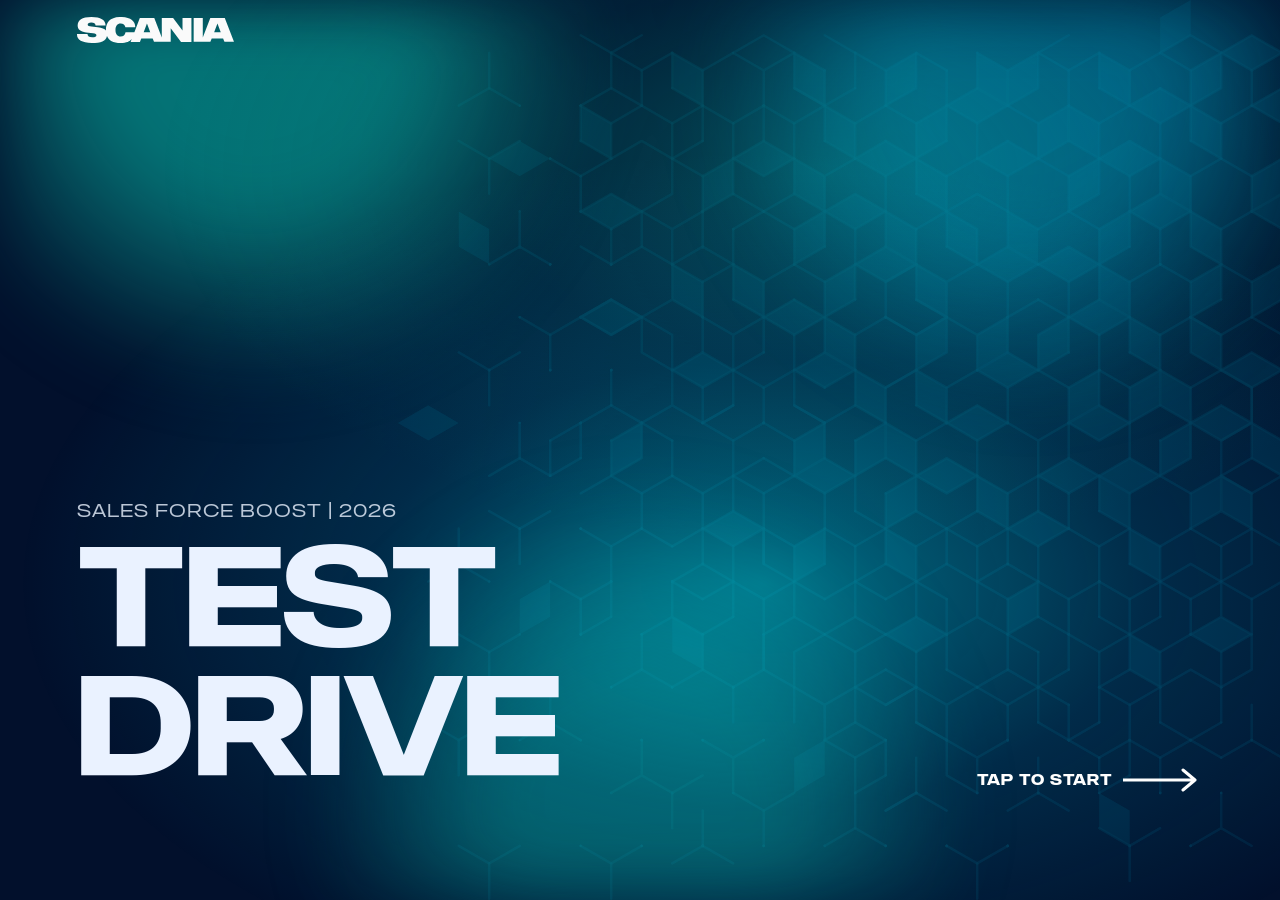
==== commit 2912ad83: "Session Evaluation: smaller slider handle on phones, move Back/Next to the bottom Co-Authored-By: Cl" ====
--- a/index.html
+++ b/index.html
@@ -17,7 +17,7 @@
   <!-- Android/Chrome: run standalone (no address bar) when added to the home screen -->
   <link rel="manifest" href="manifest.json" />
   <title>Scania · Test Drive</title>
-  <link rel="stylesheet" href="styles.css?v=308" />
+  <link rel="stylesheet" href="styles.css?v=310" />
   <script>if(!location.search)location.replace('index.html?v=11');</script>
 </head>
 <body class="test form-testdrive">
--- a/styles.css
+++ b/styles.css
@@ -2123,10 +2123,16 @@
    with BACK/NEXT below the content instead of pinned to the screen's bottom. */
 body.test.form-eval { overflow-x: hidden; overflow-y: auto; }
 body.test.form-eval .app { height: auto; min-height: calc(var(--vh, 1vh) * 100); overflow: visible; }
-body.test.form-eval .screen { height: auto; min-height: calc(var(--vh, 1vh) * 100); }
+body.test.form-eval .screen { height: auto; min-height: calc(var(--vh, 1vh) * 100); padding-bottom: 0; }   /* the kiosk reserves 150px at the bottom for its pinned buttons */
 body.test.form-eval .screen__body { flex: 1 0 auto; padding-bottom: 0; }
 body.test.form-eval .screen__foot {
   position: static;
   margin-top: auto;
   padding: 28px 0 calc(28px + env(safe-area-inset-bottom));
 }
+/* Session Evaluation on a phone: a smaller handle than the kiosk's 32px */
+@media (max-width: 600px) {
+  body.form-eval .slider { height: 8px; }
+  body.form-eval .slider::-webkit-slider-thumb { width: 22px; height: 22px; border-width: 3px; box-shadow: 0 0 10px -1px var(--track, var(--teal-bright)); }
+  body.form-eval .slider::-moz-range-thumb { width: 22px; height: 22px; border-width: 3px; box-shadow: 0 0 10px -1px var(--track, var(--teal-bright)); }
+}
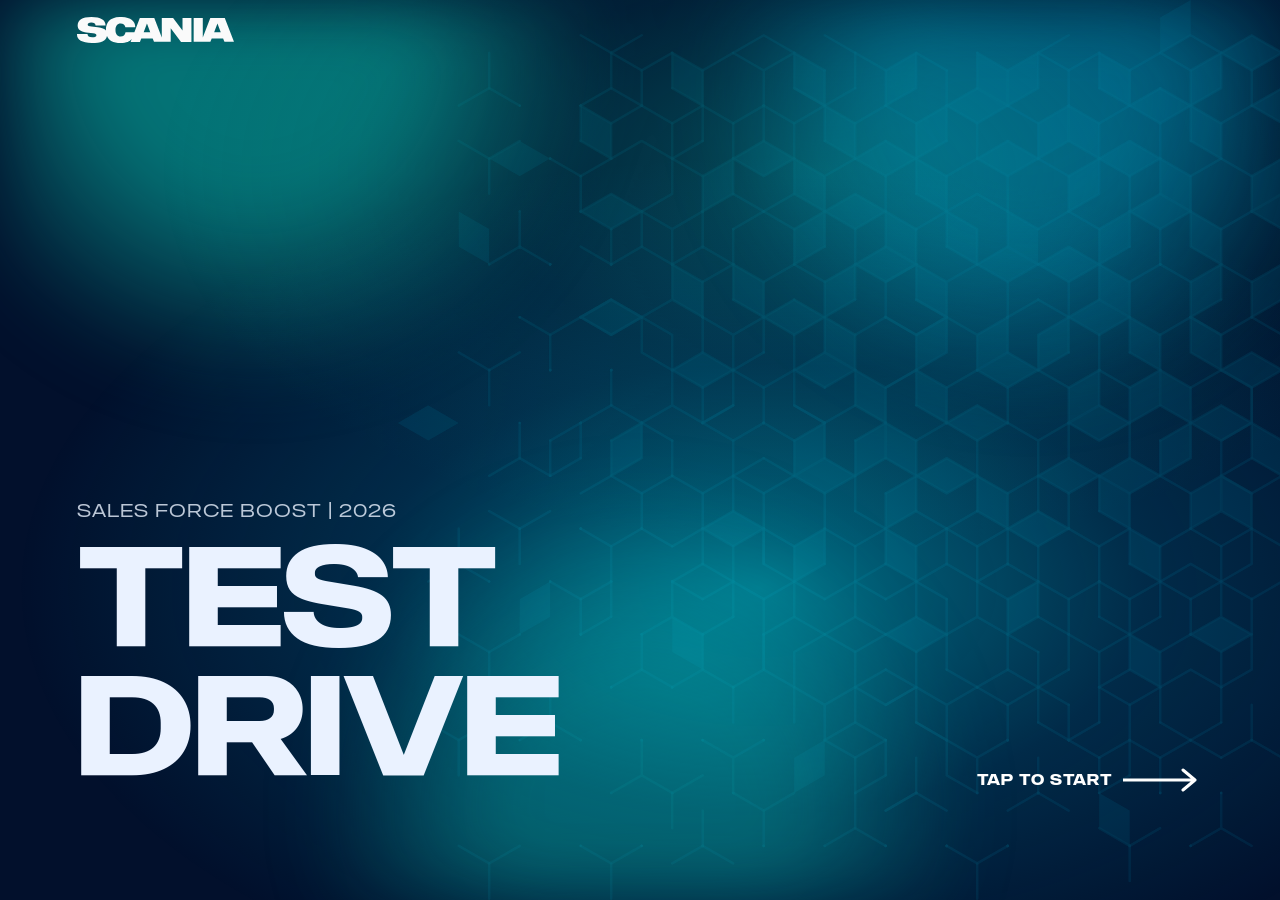
==== commit 0ff36c5b: "Session Evaluation: 1-6 buttons instead of sliders, Relevance/Quality with adapted end labels, more " ====
--- a/index.html
+++ b/index.html
@@ -17,7 +17,7 @@
   <!-- Android/Chrome: run standalone (no address bar) when added to the home screen -->
   <link rel="manifest" href="manifest.json" />
   <title>Scania · Test Drive</title>
-  <link rel="stylesheet" href="styles.css?v=310" />
+  <link rel="stylesheet" href="styles.css?v=312" />
   <script>if(!location.search)location.replace('index.html?v=11');</script>
 </head>
 <body class="test form-testdrive">
--- a/styles.css
+++ b/styles.css
@@ -2130,9 +2130,24 @@
   margin-top: auto;
   padding: 28px 0 calc(28px + env(safe-area-inset-bottom));
 }
-/* Session Evaluation on a phone: a smaller handle than the kiosk's 32px */
-@media (max-width: 600px) {
-  body.form-eval .slider { height: 8px; }
-  body.form-eval .slider::-webkit-slider-thumb { width: 22px; height: 22px; border-width: 3px; box-shadow: 0 0 10px -1px var(--track, var(--teal-bright)); }
-  body.form-eval .slider::-moz-range-thumb { width: 22px; height: 22px; border-width: 3px; box-shadow: 0 0 10px -1px var(--track, var(--teal-bright)); }
-}
+
+/* Session Evaluation: 1–6 answer buttons (1 = strongly disagree, 6 = strongly agree) */
+.eval-scale { display: grid; grid-template-columns: repeat(6, 1fr); gap: clamp(6px, 2vw, 14px); }
+.eval-scale__opt {
+  appearance: none;
+  height: 48px;
+  border-radius: 999px;
+  border: 1.5px solid var(--navy-600);
+  background: var(--navy-700);
+  color: var(--ink);
+  font-family: var(--font);
+  font-size: 17px;
+  font-weight: 600;
+  cursor: pointer;
+  -webkit-tap-highlight-color: transparent;
+}
+.eval-scale__opt:focus-visible { outline: 2px solid var(--track, #01B2D3); outline-offset: 2px; }
+.eval-scale__opt.is-selected { background: var(--track, #01B2D3); border-color: var(--track, #01B2D3); color: var(--navy-900); }
+/* Session Evaluation: more room between the two questions */
+body.test.form-eval .screen__body .question-metrics-cab .metric { margin-bottom: clamp(34px, 6vh, 56px); }
+body.test.form-eval .screen__body .question-metrics-cab .metric:last-child { margin-bottom: 0; }
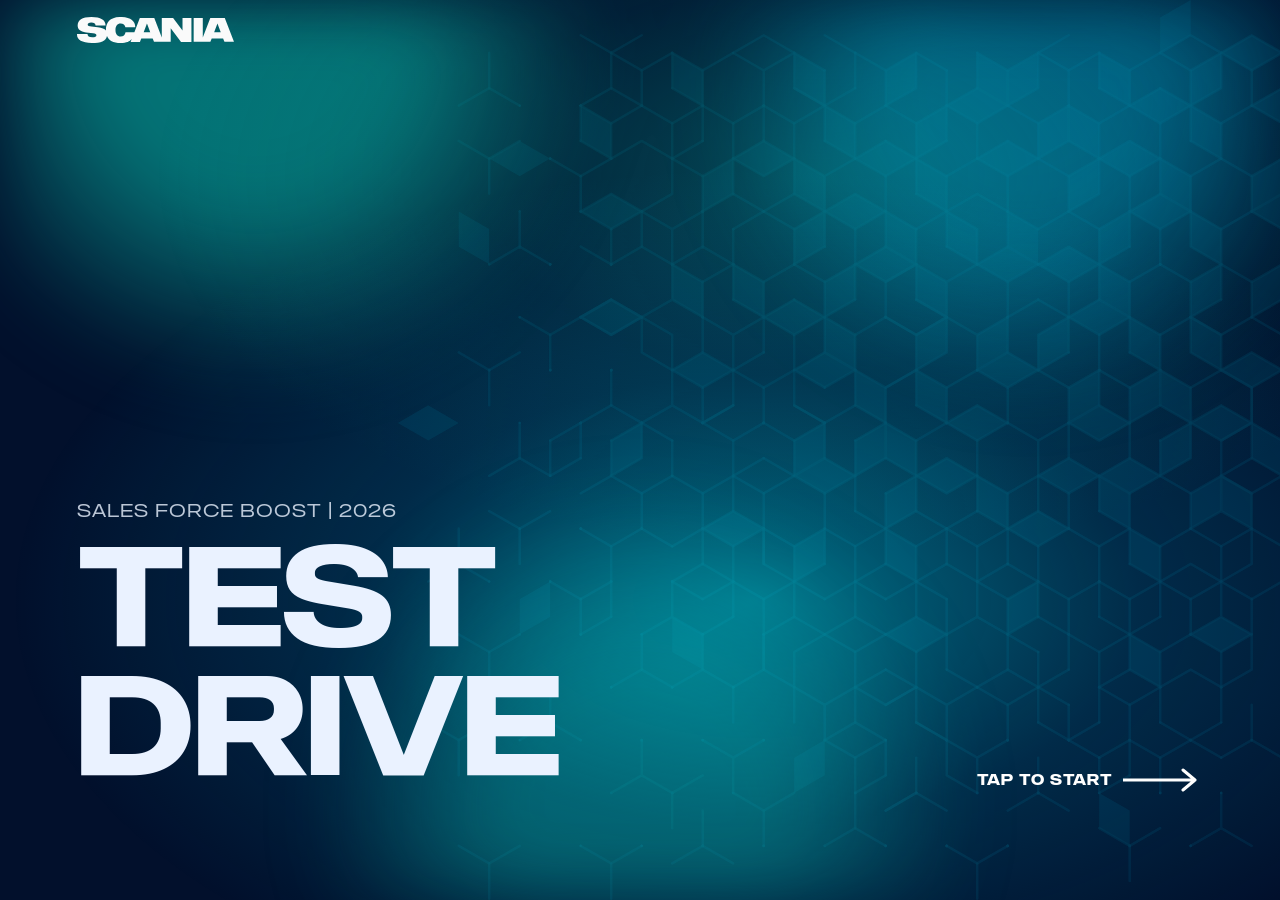
==== commit 8c92af8b: "Cab: new timer lengths, 2-minute alarm on the last vehicle, instruction-only categories; Test Drive:" ====
--- a/index.html
+++ b/index.html
@@ -17,7 +17,7 @@
   <!-- Android/Chrome: run standalone (no address bar) when added to the home screen -->
   <link rel="manifest" href="manifest.json" />
   <title>Scania · Test Drive</title>
-  <link rel="stylesheet" href="styles.css?v=312" />
+  <link rel="stylesheet" href="styles.css?v=314" />
   <script>if(!location.search)location.replace('index.html?v=11');</script>
 </head>
 <body class="test form-testdrive">
--- a/styles.css
+++ b/styles.css
@@ -1653,8 +1653,7 @@
      icon, instruction and inter-slider spacing tightened further on top of
      the above to fit above the footer on the iPad 9th gen's exact 1080x810
      landscape viewport — measured overlaps of up to 156px before these. */
-  body.test .screen__body:has(.metric:nth-of-type(2)) .question-icon,
-  body.test .screen__body:has(.metric:nth-of-type(2)) .route-icon { width: 70px; height: 70px; }
+  body.test .screen__body:has(.metric:nth-of-type(2)) .question-icon { width: 70px; height: 70px; }
   body.test .screen__body:has(.metric:nth-of-type(2)) .screen__sub { font-size: 14px; line-height: 1.3; }
   body.test .screen__body:has(.metric:nth-of-type(2)) .metric { margin-bottom: 8px; }
   /* the gap above the instruction text now lives on the .screen__sub-group
@@ -2151,3 +2150,13 @@
 /* Session Evaluation: more room between the two questions */
 body.test.form-eval .screen__body .question-metrics-cab .metric { margin-bottom: clamp(34px, 6vh, 56px); }
 body.test.form-eval .screen__body .question-metrics-cab .metric:last-child { margin-bottom: 0; }
+
+/* Cab Assessment: a category without metrics is an instruction screen only, so
+   its text gets more size to fill the space the sliders would have taken. */
+body.test .screen__body.is-instruction-only .screen__sub { font-size: 28px; line-height: 1.4; }
+body.test .screen__body.is-instruction-only .screen__sub-group { display: flex; flex-direction: column; gap: 18px; }
+body.test .screen__body.is-instruction-only .question-head--cab + .screen__sub-group { margin-top: 40px; }
+@media (max-width: 600px) {
+  body.test .screen__body.is-instruction-only .screen__sub { font-size: 20px; }
+  body.test .screen__body.is-instruction-only .question-head--cab + .screen__sub-group { margin-top: 24px; }
+}
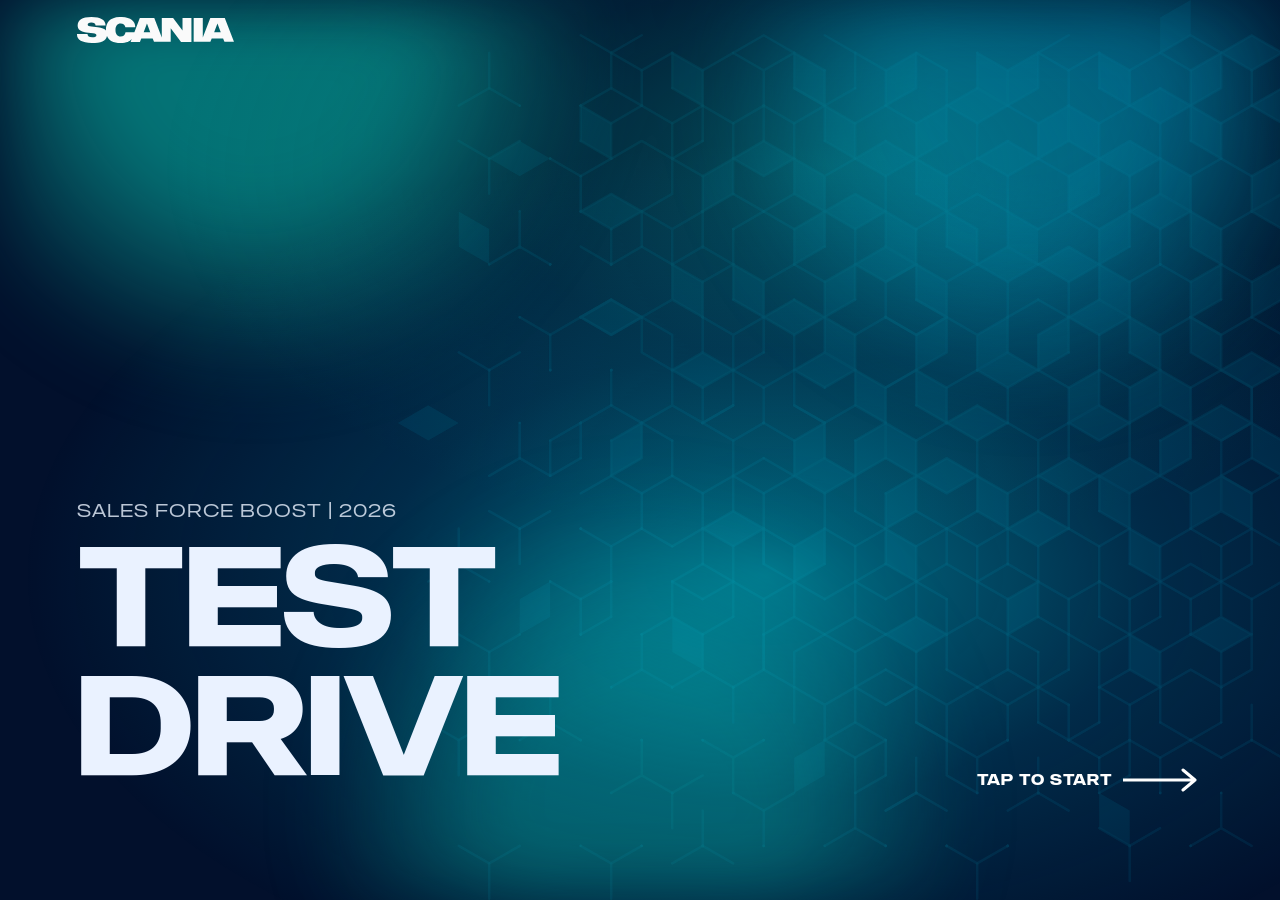
==== commit 110aa5f9: "Test Drive: per-category "Only ask for Scania vehicles" option - New scaniaOnly flag on a category (" ====
--- a/index.html
+++ b/index.html
@@ -17,7 +17,7 @@
   <!-- Android/Chrome: run standalone (no address bar) when added to the home screen -->
   <link rel="manifest" href="manifest.json" />
   <title>Scania · Test Drive</title>
-  <link rel="stylesheet" href="styles.css?v=314" />
+  <link rel="stylesheet" href="styles.css?v=315" />
   <script>if(!location.search)location.replace('index.html?v=11');</script>
 </head>
 <body class="test form-testdrive">
@@ -33,9 +33,9 @@
 
   <main id="app" class="app"><!-- evaluation flow renders here --></main>
 
-  <script src="core.js?v=97"></script>
+  <script src="core.js?v=98"></script>
   <script src="sheets.js?v=22"></script>
-  <script src="test.js?v=59"></script>
+  <script src="test.js?v=60"></script>
   <script>
   (function() {
     // Orb 1 — cool cyan, 28s loop
--- a/styles.css
+++ b/styles.css
@@ -2160,3 +2160,7 @@
   body.test .screen__body.is-instruction-only .screen__sub { font-size: 20px; }
   body.test .screen__body.is-instruction-only .question-head--cab + .screen__sub-group { margin-top: 24px; }
 }
+
+/* admin question editor: a tick box with its text on one line */
+.field--check { display: flex; align-items: center; gap: 10px; cursor: pointer; }
+.field--check input { width: 18px; height: 18px; margin: 0; flex: 0 0 auto; }
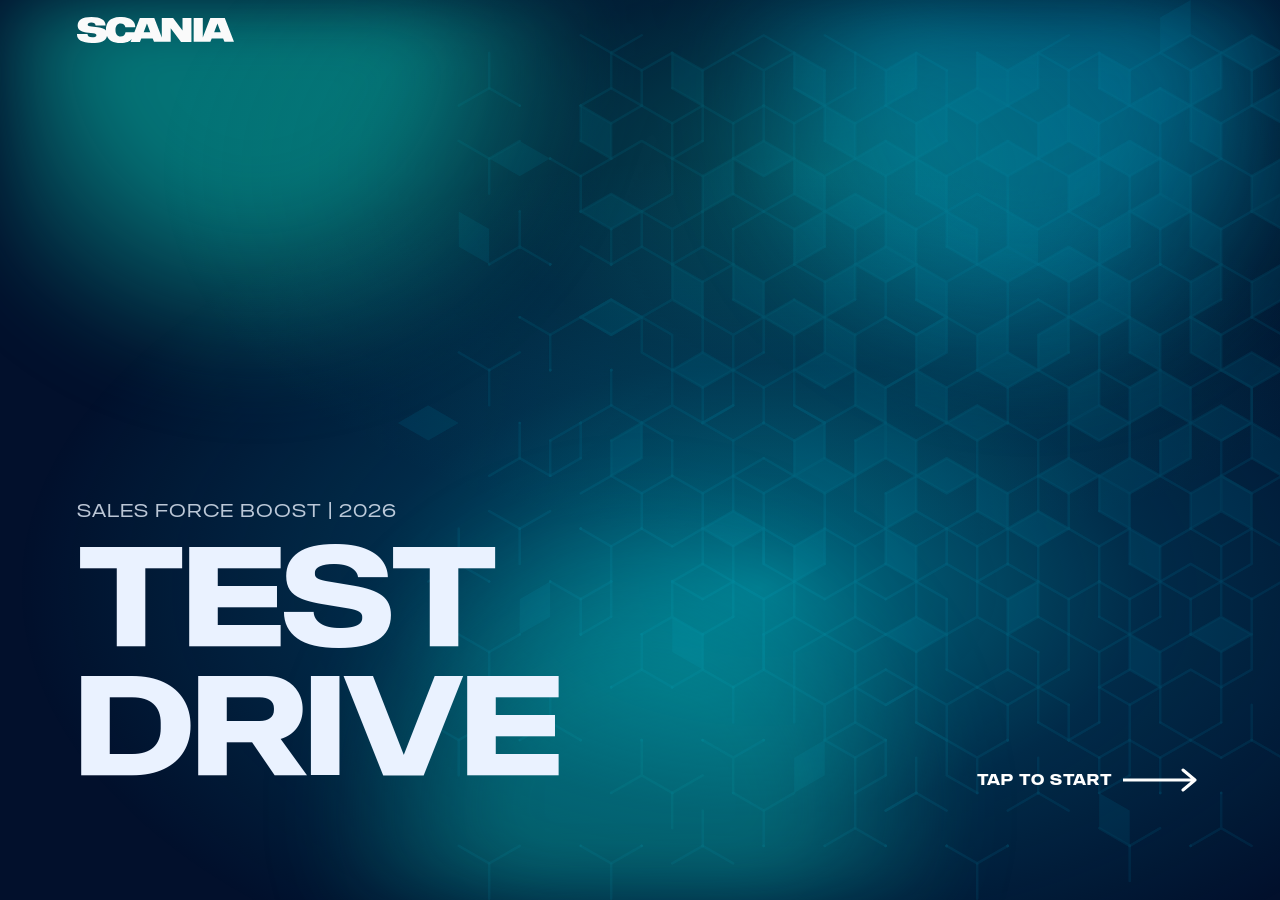
==== commit 8a289853: "Cab translations: re-translate changed ergonomics and living instructions in all 24 languages, refre" ====
--- a/index.html
+++ b/index.html
@@ -33,7 +33,7 @@
 
   <main id="app" class="app"><!-- evaluation flow renders here --></main>
 
-  <script src="core.js?v=98"></script>
+  <script src="core.js?v=99"></script>
   <script src="sheets.js?v=22"></script>
   <script src="test.js?v=60"></script>
   <script>
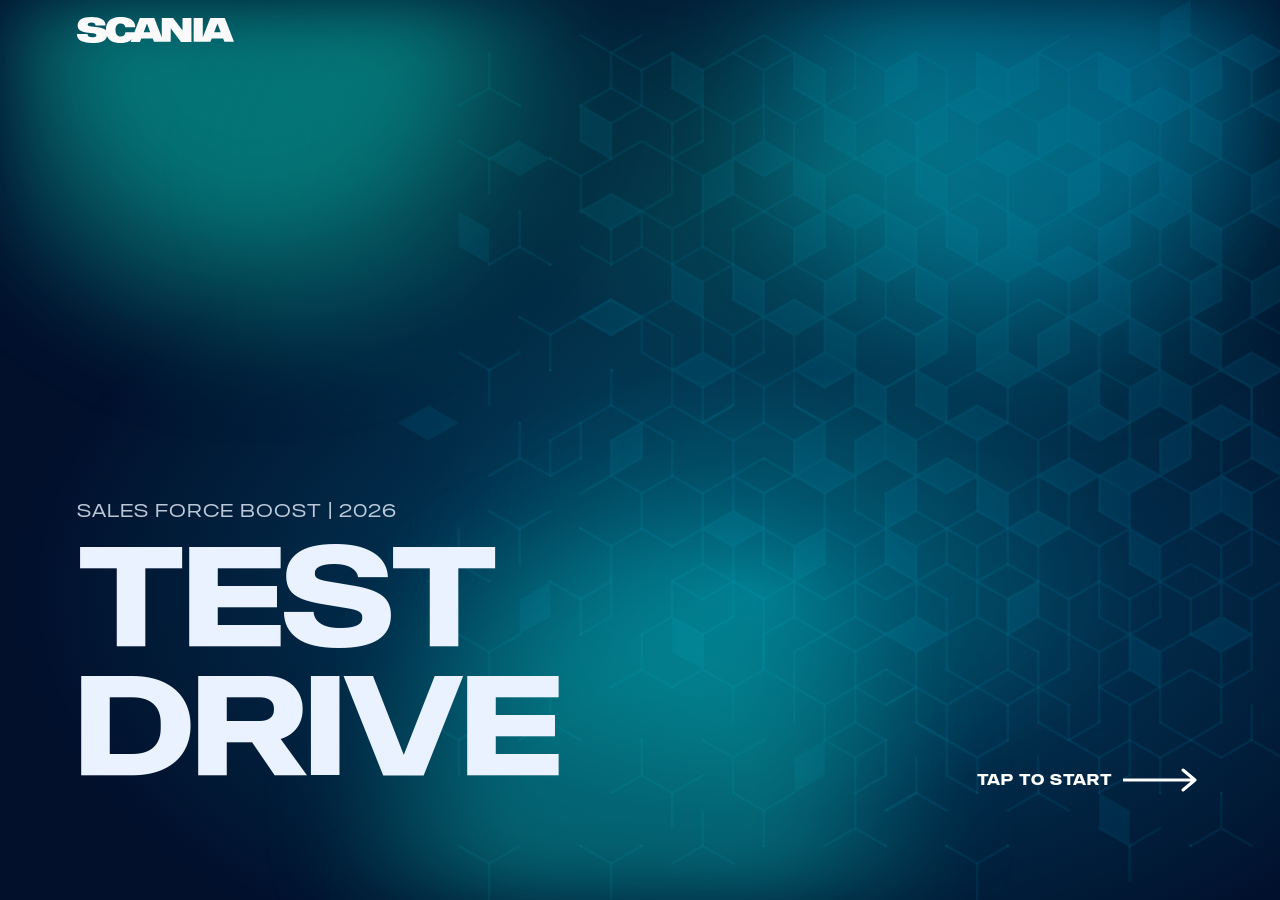
==== commit f62fac69: "Vehicle names: corrected Test Drive list (ids kept), Cab Scania renamed to Scania 430R setTestDriveV" ====
--- a/index.html
+++ b/index.html
@@ -33,7 +33,7 @@
 
   <main id="app" class="app"><!-- evaluation flow renders here --></main>
 
-  <script src="core.js?v=99"></script>
+  <script src="core.js?v=100"></script>
   <script src="sheets.js?v=22"></script>
   <script src="test.js?v=60"></script>
   <script>
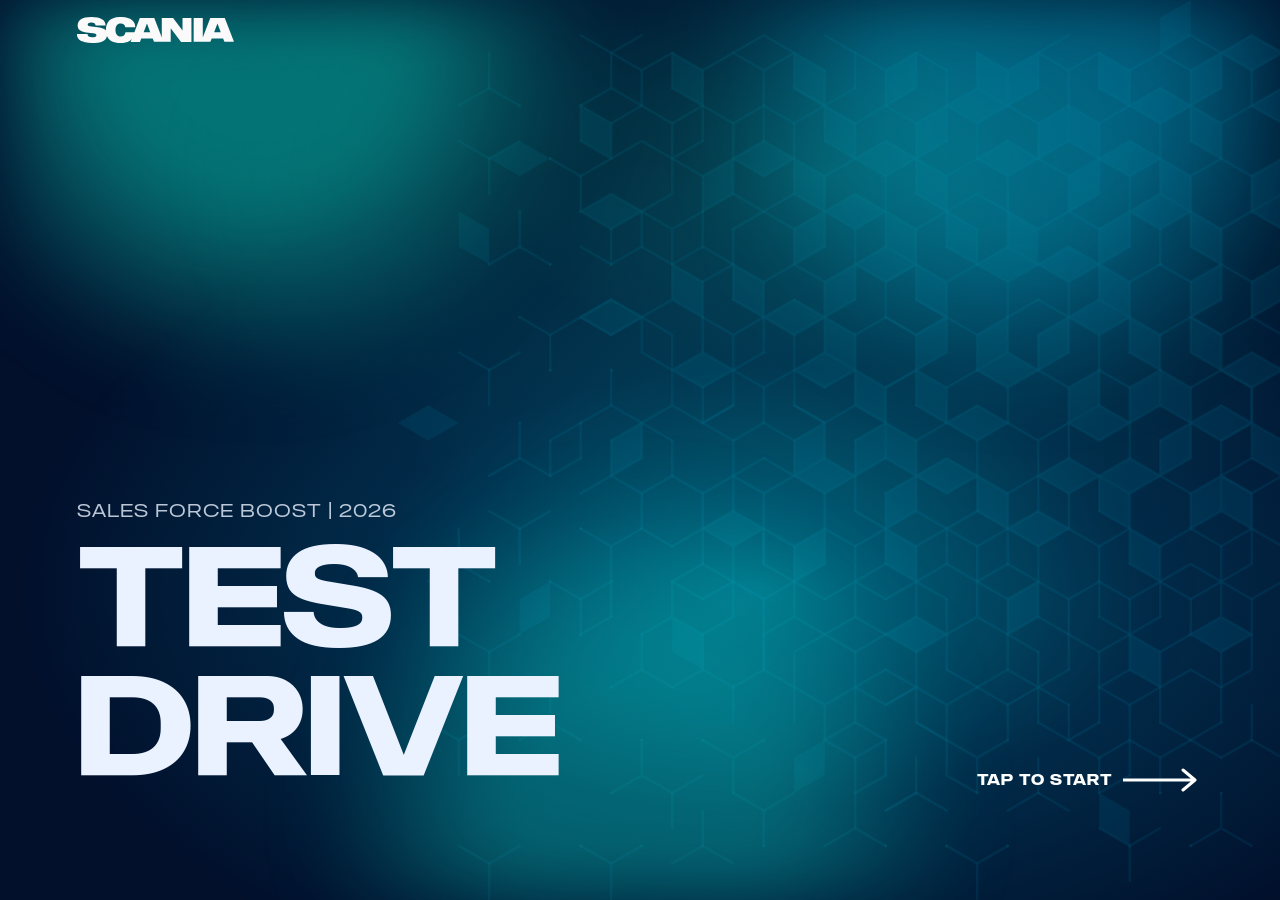
==== commit 66a5a3bb: "Cab translations: re-translate changed Living - Practicalities instruction in all 24 languages core." ====
--- a/index.html
+++ b/index.html
@@ -33,7 +33,7 @@
 
   <main id="app" class="app"><!-- evaluation flow renders here --></main>
 
-  <script src="core.js?v=100"></script>
+  <script src="core.js?v=101"></script>
   <script src="sheets.js?v=22"></script>
   <script src="test.js?v=60"></script>
   <script>
